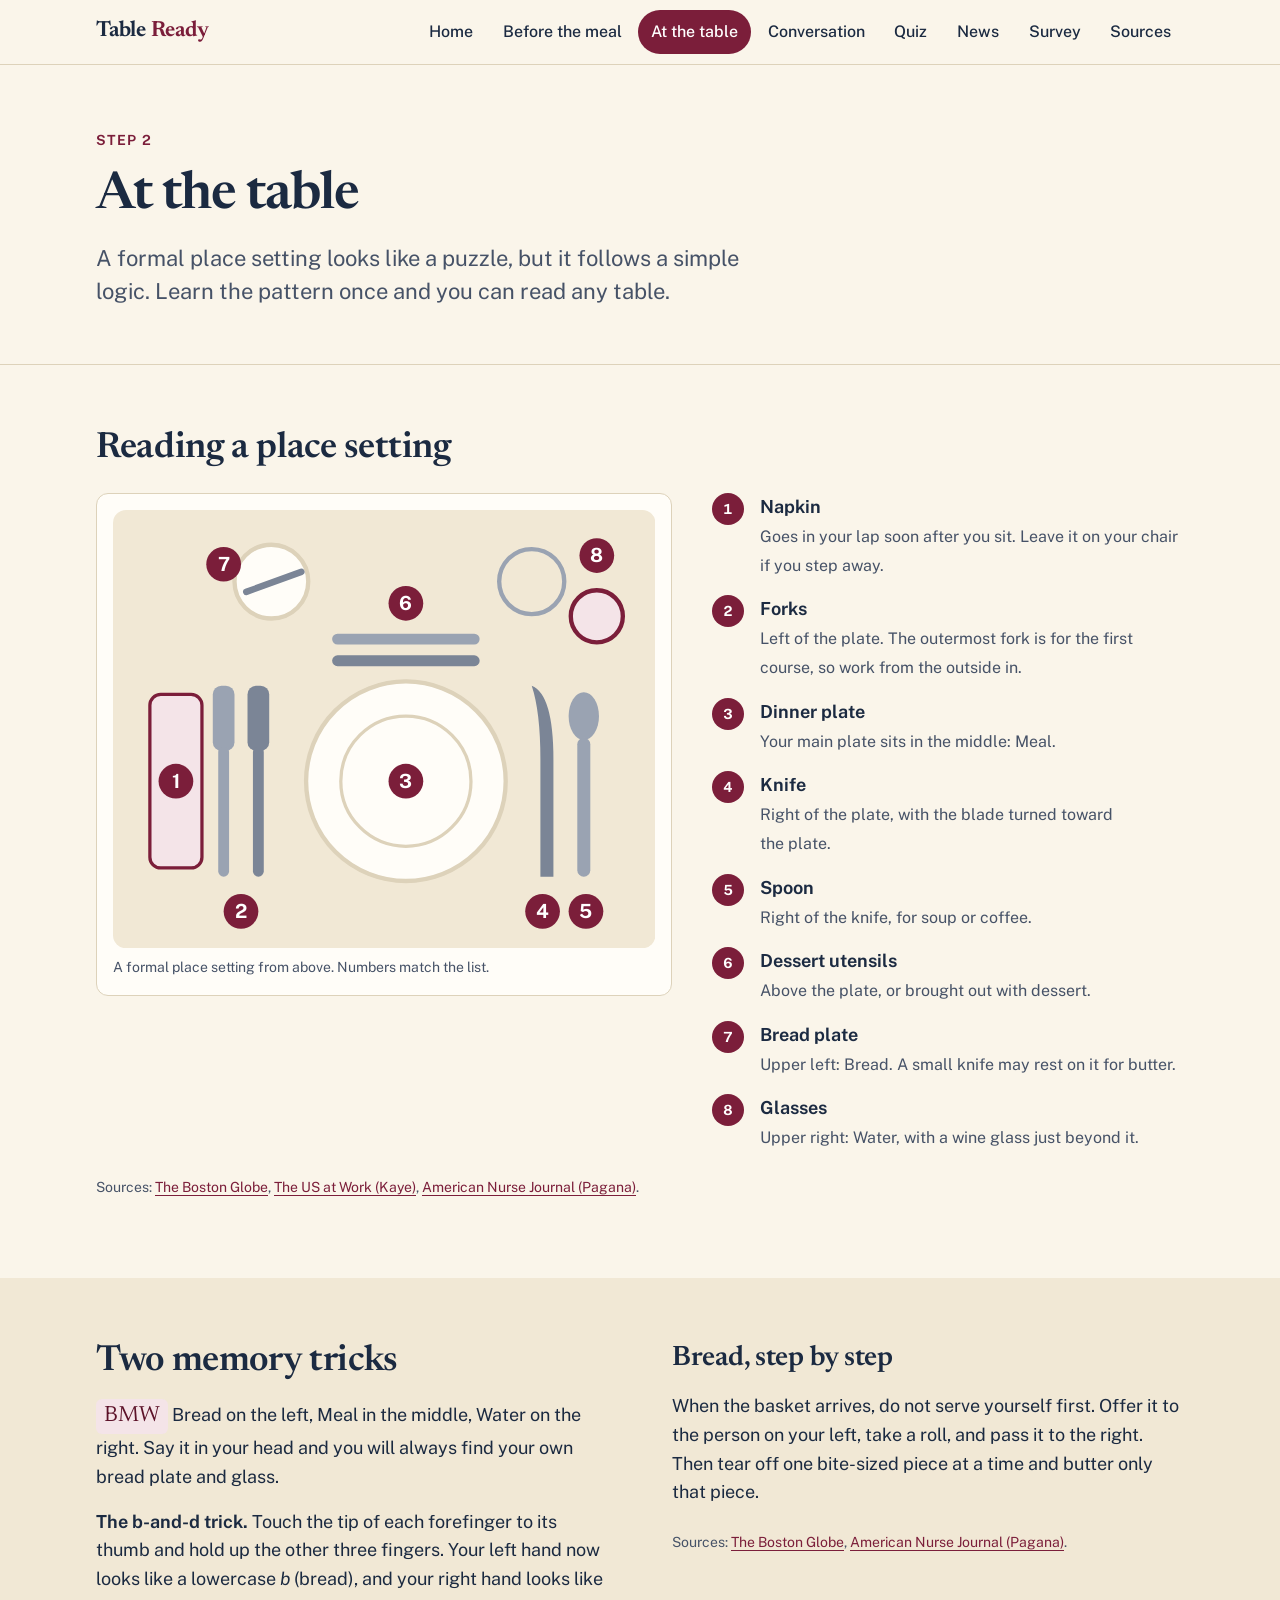
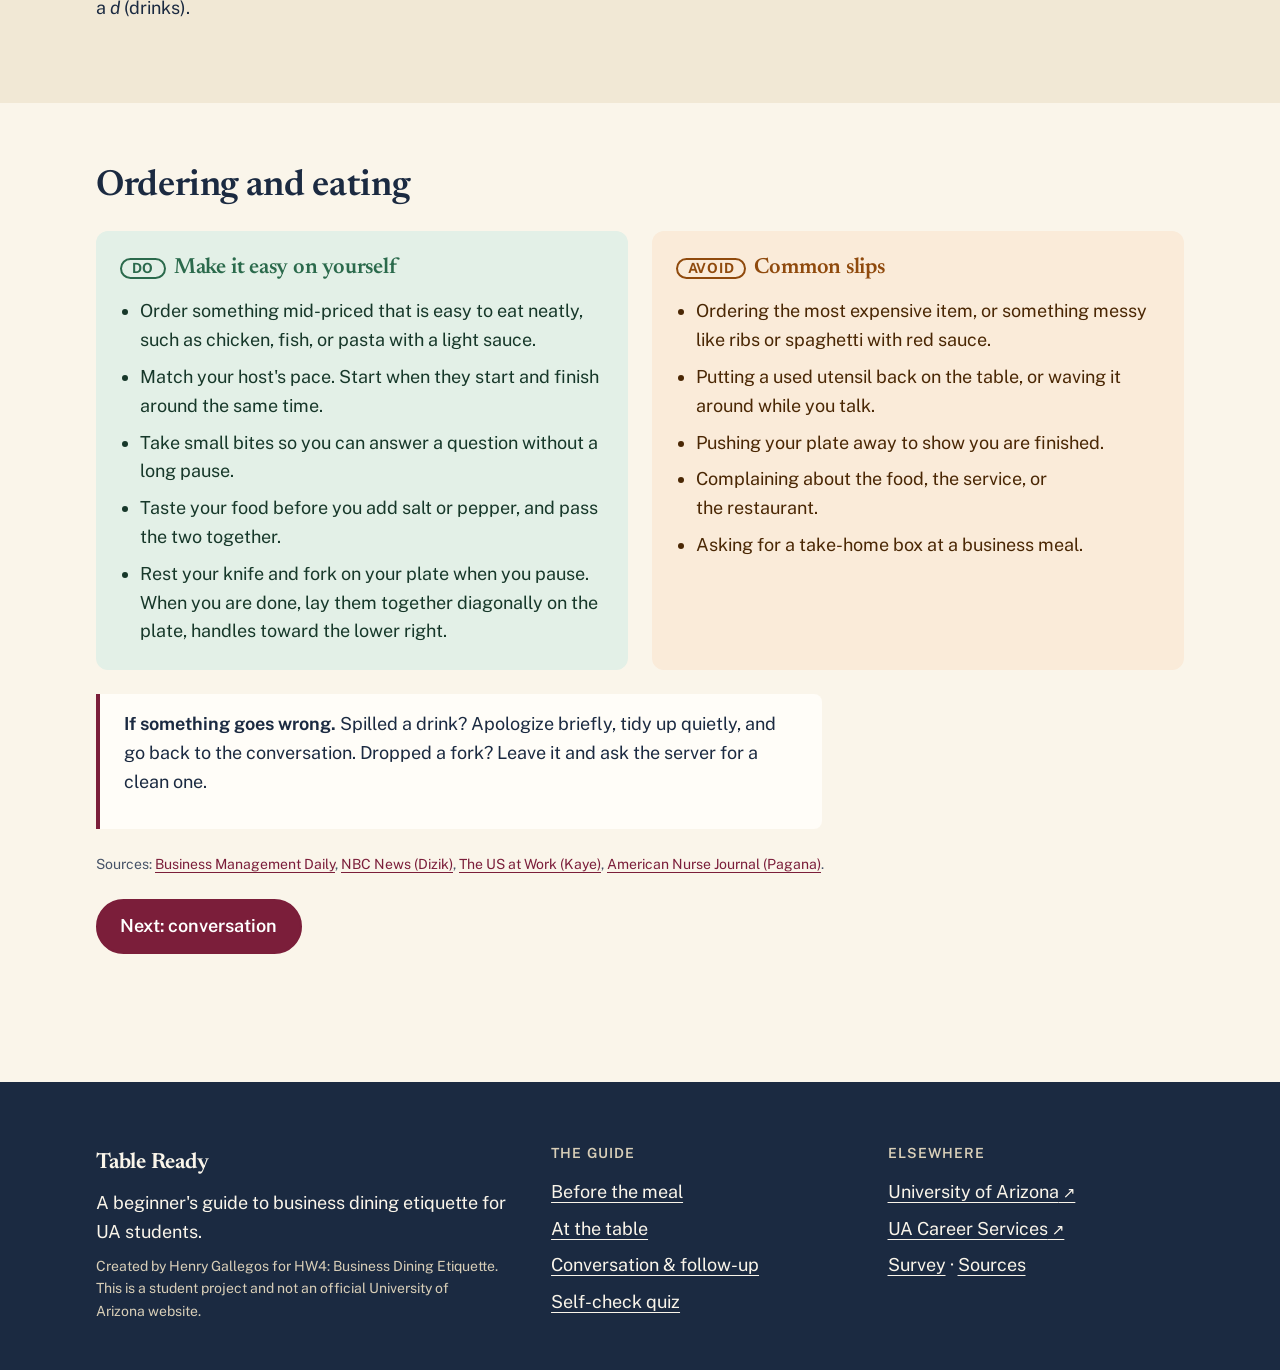
==== at-the-table.html @ bb38cdd9 "Add Table Ready business dining etiquette website Static site for HW4: home, before the meal, at the" ====
<!doctype html>
<html lang="en">
<head>
  <meta charset="utf-8">
  <meta name="viewport" content="width=device-width, initial-scale=1">
  <title>At the table – Table Ready</title>
  <meta name="description" content="How to read a formal place setting, use your napkin and utensils, handle bread, and order and eat neatly at a business meal.">
  <meta name="theme-color" content="#faf5ea">
  <link rel="icon" href="assets/img/favicon.svg" type="image/svg+xml">
  <link rel="preconnect" href="https://fonts.googleapis.com">
  <link rel="preconnect" href="https://fonts.gstatic.com" crossorigin>
  <link rel="stylesheet" href="https://fonts.googleapis.com/css2?family=Newsreader:opsz,wght@6..72,500;6..72,600;6..72,700&family=Public+Sans:wght@400;500;600;700&display=swap">
  <link rel="stylesheet" href="assets/css/styles.css">
</head>
<body>
  <a class="skip-link" href="#main">Skip to content</a>
  <header class="site-header">
    <div class="wrap bar">
      <a class="brand" href="index.html">Table <span>Ready</span></a>
      <button class="nav-toggle" type="button" aria-expanded="true" aria-controls="site-nav">
        <span class="nav-toggle-label">Menu</span>
      </button>
      <nav id="site-nav" class="site-nav" aria-label="Main">
        <ul>
          <li><a href="index.html">Home</a></li>
          <li><a href="before.html">Before the meal</a></li>
          <li><a href="at-the-table.html" aria-current="page">At the table</a></li>
          <li><a href="conversation.html">Conversation</a></li>
          <li><a href="quiz.html">Quiz</a></li>
          <li><a href="news.html">News</a></li>
          <li><a href="survey.html">Survey</a></li>
          <li><a href="references.html">Sources</a></li>
        </ul>
      </nav>
    </div>
  </header>

  <main id="main" tabindex="-1">

    <header class="page-head">
      <div class="wrap">
        <p class="eyebrow">Step 2</p>
        <h1>At the table</h1>
        <p class="lede">A formal place setting looks like a puzzle, but it follows a simple logic. Learn the pattern once and you can read any table.</p>
      </div>
    </header>

    <section class="section" aria-labelledby="setting">
      <div class="wrap">
        <h2 id="setting">Reading a place setting</h2>
        <div class="diagram">
          <figure>
            
<svg viewBox="-135 -125 250 202" role="img" aria-labelledby="dg-t dg-d" xmlns="http://www.w3.org/2000/svg">
  <title id="dg-t">A formal place setting seen from above</title>
  <desc id="dg-d">Numbered diagram: 1 napkin on the far left, 2 salad and dinner forks, 3 dinner plate in the middle, 4 knife, 5 spoon, 6 dessert utensils above the plate, 7 bread plate at upper left, 8 water and wine glasses at upper right. The numbered list beside the diagram explains each item.</desc>
  <rect x="-135" y="-125" width="250" height="202" rx="6" fill="#f1e8d5"/>
  <rect x="-118" y="-40" width="24" height="80" rx="5" fill="#f4e4e8" stroke="#7b1e3a" stroke-width="1.5"/>
  <rect x="-89" y="-44" width="10" height="30" rx="4" fill="#9aa3b2"/><rect x="-86.5" y="-16" width="5" height="60" rx="2.5" fill="#9aa3b2"/>
  <rect x="-73" y="-44" width="10" height="30" rx="4" fill="#7b8596"/><rect x="-70.5" y="-16" width="5" height="60" rx="2.5" fill="#7b8596"/>
  <circle r="46" fill="#fffdf8" stroke="#ddd2ba" stroke-width="2"/>
  <circle r="30" fill="none" stroke="#ddd2ba" stroke-width="1.5"/>
  <path d="M58 -44 q10 4 10 34 v54 h-6 v-54 q0 -22 -4 -34z" fill="#7b8596"/>
  <ellipse cx="82" cy="-30" rx="7" ry="11" fill="#9aa3b2"/><rect x="79" y="-20" width="6" height="64" rx="3" fill="#9aa3b2"/>
  <rect x="-34" y="-68" width="68" height="5" rx="2.5" fill="#9aa3b2"/><rect x="-34" y="-58" width="68" height="5" rx="2.5" fill="#7b8596"/>
  <circle cx="-62" cy="-92" r="17" fill="#fffdf8" stroke="#ddd2ba" stroke-width="2"/>
  <rect x="-76" y="-93" width="30" height="3" rx="1.5" fill="#7b8596" transform="rotate(-20 -62 -92)"/>
  <circle cx="58" cy="-92" r="15" fill="#f1e8d5" stroke="#9aa3b2" stroke-width="2"/>
  <circle cx="88" cy="-76" r="12" fill="#f4e4e8" stroke="#7b1e3a" stroke-width="2"/>
  <g font-family="Public Sans, system-ui, sans-serif" font-size="9" font-weight="700" text-anchor="middle" aria-hidden="true">
    <g><circle cx="-106" cy="0" r="8" fill="#7b1e3a"/><text x="-106" y="0" dy=".35em" fill="#fff">1</text></g>
    <g><circle cx="-76" cy="60" r="8" fill="#7b1e3a"/><text x="-76" y="60" dy=".35em" fill="#fff">2</text></g>
    <g><circle cx="0" cy="0" r="8" fill="#7b1e3a"/><text x="0" y="0" dy=".35em" fill="#fff">3</text></g>
    <g><circle cx="63" cy="60" r="8" fill="#7b1e3a"/><text x="63" y="60" dy=".35em" fill="#fff">4</text></g>
    <g><circle cx="83" cy="60" r="8" fill="#7b1e3a"/><text x="83" y="60" dy=".35em" fill="#fff">5</text></g>
    <g><circle cx="0" cy="-82" r="8" fill="#7b1e3a"/><text x="0" y="-82" dy=".35em" fill="#fff">6</text></g>
    <g><circle cx="-84" cy="-100" r="8" fill="#7b1e3a"/><text x="-84" y="-100" dy=".35em" fill="#fff">7</text></g>
    <g><circle cx="88" cy="-104" r="8" fill="#7b1e3a"/><text x="88" y="-104" dy=".35em" fill="#fff">8</text></g>
  </g>
</svg>

            <figcaption>A formal place setting from above. Numbers match the list.</figcaption>
          </figure>
          <ol class="legend">
            <li><div><strong>Napkin</strong><span>Goes in your lap soon after you sit. Leave it on your chair if you step away.</span></div></li>
            <li><div><strong>Forks</strong><span>Left of the plate. The outermost fork is for the first course, so work from the outside in.</span></div></li>
            <li><div><strong>Dinner plate</strong><span>Your main plate sits in the middle: Meal.</span></div></li>
            <li><div><strong>Knife</strong><span>Right of the plate, with the blade turned toward the plate.</span></div></li>
            <li><div><strong>Spoon</strong><span>Right of the knife, for soup or coffee.</span></div></li>
            <li><div><strong>Dessert utensils</strong><span>Above the plate, or brought out with dessert.</span></div></li>
            <li><div><strong>Bread plate</strong><span>Upper left: Bread. A small knife may rest on it for butter.</span></div></li>
            <li><div><strong>Glasses</strong><span>Upper right: Water, with a wine glass just beyond it.</span></div></li>
          </ol>
        </div>
        <p class="sources-note">Sources: <a href="references.html#ref-3">The Boston Globe</a>, <a href="references.html#ref-4">The US at Work (Kaye)</a>, <a href="references.html#ref-5">American Nurse Journal (Pagana)</a>.</p>
      </div>
    </section>

    <section class="section section--band" aria-labelledby="tricks">
      <div class="wrap split">
        <div class="stack">
          <h2 id="tricks">Two memory tricks</h2>
          <p><span class="mnemonic">BMW</span> Bread on the left, Meal in the middle, Water on the right. Say it in your head and you will always find your own bread plate and glass.</p>
          <p><strong>The b-and-d trick.</strong> Touch the tip of each forefinger to its thumb and hold up the other three fingers. Your left hand now looks like a lowercase <em>b</em> (bread), and your right hand looks like a <em>d</em> (drinks).</p>
        </div>
        <div class="stack">
          <h3>Bread, step by step</h3>
          <p>When the basket arrives, do not serve yourself first. Offer it to the person on your left, take a roll, and pass it to the right. Then tear off one bite-sized piece at a time and butter only that piece.</p>
          <p class="sources-note">Sources: <a href="references.html#ref-3">The Boston Globe</a>, <a href="references.html#ref-5">American Nurse Journal (Pagana)</a>.</p>
        </div>
      </div>
    </section>

    <section class="section" aria-labelledby="eating">
      <div class="wrap">
        <h2 id="eating">Ordering and eating</h2>
        <div class="callouts">
          <div class="callout callout--do">
            <h3><span class="tag">Do</span> Make it easy on yourself</h3>
            <ul>
              <li>Order something mid-priced that is easy to eat neatly, such as chicken, fish, or pasta with a light sauce.</li>
              <li>Match your host's pace. Start when they start and finish around the same time.</li>
              <li>Take small bites so you can answer a question without a long pause.</li>
              <li>Taste your food before you add salt or pepper, and pass the two together.</li>
              <li>Rest your knife and fork on your plate when you pause. When you are done, lay them together diagonally on the plate, handles toward the lower right.</li>
            </ul>
          </div>
          <div class="callout callout--avoid">
            <h3><span class="tag">Avoid</span> Common slips</h3>
            <ul>
              <li>Ordering the most expensive item, or something messy like ribs or spaghetti with red sauce.</li>
              <li>Putting a used utensil back on the table, or waving it around while you talk.</li>
              <li>Pushing your plate away to show you are finished.</li>
              <li>Complaining about the food, the service, or the restaurant.</li>
              <li>Asking for a take-home box at a business meal.</li>
            </ul>
          </div>
        </div>
        <div class="aside-note prose spaced">
          <p><strong>If something goes wrong.</strong> Spilled a drink? Apologize briefly, tidy up quietly, and go back to the conversation. Dropped a fork? Leave it and ask the server for a clean one.</p>
        </div>
        <p class="sources-note">Sources: <a href="references.html#ref-1">Business Management Daily</a>, <a href="references.html#ref-2">NBC News (Dizik)</a>, <a href="references.html#ref-4">The US at Work (Kaye)</a>, <a href="references.html#ref-5">American Nurse Journal (Pagana)</a>.</p>
        <div class="btn-row"><a class="btn" href="conversation.html">Next: conversation</a></div>
      </div>
    </section>

  </main>

  <footer class="site-footer">
    <div class="wrap footer-grid">
      <div>
        <p class="brand">Table Ready</p>
        <p>A beginner's guide to business dining etiquette for UA students.</p>
        <p class="fine">Created by Henry Gallegos for HW4: Business Dining Etiquette. This is a student project and not an official University of Arizona website.</p>
      </div>
      <div>
        <h2>The guide</h2>
        <ul>
          <li><a href="before.html">Before the meal</a></li>
          <li><a href="at-the-table.html">At the table</a></li>
          <li><a href="conversation.html">Conversation &amp; follow-up</a></li>
          <li><a href="quiz.html">Self-check quiz</a></li>
        </ul>
      </div>
      <div>
        <h2>Elsewhere</h2>
        <ul>
          <li><a href="https://www.arizona.edu" target="_blank" rel="noopener noreferrer" class="ext">University of Arizona<span class="visually-hidden"> (opens in a new tab)</span></a></li>
          <li><a href="https://career.arizona.edu" target="_blank" rel="noopener noreferrer" class="ext">UA Career Services<span class="visually-hidden"> (opens in a new tab)</span></a></li>
          <li><a href="survey.html">Survey</a> &middot; <a href="references.html">Sources</a></li>
        </ul>
      </div>
    </div>
  </footer>
  <script src="assets/js/nav.js" defer></script>

</body>
</html>
---- assets/css/styles.css ----
/* Table Ready — Business Dining Etiquette
   Design tokens first, then base, layout, components. */

:root {
  /* Neutrals (warm paper + navy ink) */
  --paper: #faf5ea;
  --paper-2: #f1e8d5;
  --card: #fffdf8;
  --line: #ddd2ba;
  --ink: #1b2a41;
  --ink-2: #465267;

  /* Accent (burgundy) */
  --accent: #7b1e3a;
  --accent-hover: #5c1229;
  --accent-tint: #f4e4e8;

  /* Status: do / avoid */
  --good: #2b6a4c;
  --good-tint: #e3f0e7;
  --avoid: #8f4a0d;
  --avoid-tint: #faebd9;

  /* Type */
  --font-display: "Newsreader", Georgia, "Times New Roman", serif;
  --font-body: "Public Sans", system-ui, -apple-system, "Segoe UI", Roboto, sans-serif;
  --step--1: 0.875rem;
  --step-0: 1.125rem;
  --step-1: 1.375rem;
  --step-2: 1.75rem;
  --step-3: 2.25rem;
  --step-4: clamp(2.5rem, 1.6rem + 3.6vw, 3.875rem);

  /* Space */
  --s-1: 0.25rem;
  --s-2: 0.5rem;
  --s-3: 1rem;
  --s-4: 1.5rem;
  --s-5: 2.5rem;
  --s-6: 4rem;
  --s-7: 6rem;

  --radius: 12px;
  --radius-sm: 8px;
  --measure: 66ch;
  --wrap: 72rem;
  color-scheme: light;
}

/* ---------- Base ---------- */
*, *::before, *::after { box-sizing: border-box; }
html { -webkit-text-size-adjust: 100%; scroll-padding-top: 5.5rem; }
body {
  margin: 0;
  background: var(--paper);
  color: var(--ink);
  font-family: var(--font-body);
  font-size: var(--step-0);
  line-height: 1.6;
  -webkit-font-smoothing: antialiased;
  -moz-osx-font-smoothing: grayscale;
}
img, svg { max-width: 100%; height: auto; display: block; }
h1, h2, h3 {
  font-family: var(--font-display);
  font-weight: 600;
  line-height: 1.12;
  letter-spacing: -0.01em;
  margin: 0 0 var(--s-3);
  text-wrap: balance;
}
h1 { font-size: var(--step-4); letter-spacing: -0.02em; }
h2 { font-size: var(--step-3); }
h3 { font-size: var(--step-2); line-height: 1.2; }
p, li { text-wrap: pretty; }
p { margin: 0 0 var(--s-3); }
a { color: var(--accent); text-underline-offset: 0.2em; text-decoration-thickness: from-font; }
a:hover { color: var(--accent-hover); }
:focus-visible { outline: 3px solid var(--accent); outline-offset: 3px; border-radius: 4px; }
::selection { background: var(--accent); color: var(--paper); }
strong { font-weight: 650; }
abbr[title] { text-decoration: underline dotted; text-underline-offset: 0.2em; cursor: help; }

.visually-hidden { position: absolute; width: 1px; height: 1px; margin: -1px; padding: 0; overflow: hidden; clip-path: inset(50%); white-space: nowrap; border: 0; }
a.ext::after { content: " \2197" / ""; font-size: 0.85em; }

.skip-link {
  position: absolute; left: var(--s-3); top: -4rem; z-index: 100;
  background: var(--ink); color: var(--paper); padding: var(--s-2) var(--s-3);
  border-radius: var(--radius-sm); font-weight: 600;
}
.skip-link:focus { top: var(--s-3); color: var(--paper); }

/* ---------- Layout ---------- */
.wrap { width: 100%; max-width: var(--wrap); margin-inline: auto; padding-inline: clamp(1rem, 4vw, 2rem); }
.prose { max-width: var(--measure); }
.section { padding-block: var(--s-6); }
.section--band { background: var(--paper-2); }
.section > .wrap > h2 { margin-bottom: var(--s-4); }
.eyebrow {
  font-size: var(--step--1); font-weight: 650; letter-spacing: 0.08em; text-transform: uppercase;
  color: var(--accent); margin: 0 0 var(--s-3);
}
.lede { font-size: var(--step-1); line-height: 1.5; color: var(--ink-2); max-width: 52ch; }

/* ---------- Header / nav ---------- */
.site-header {
  position: sticky; top: 0; z-index: 50;
  background: color-mix(in srgb, var(--paper) 94%, transparent);
  backdrop-filter: blur(8px);
  border-bottom: 1px solid var(--line);
}
.bar { display: flex; align-items: center; justify-content: space-between; gap: var(--s-4); min-height: 4rem; }
.brand {
  font-family: var(--font-display); font-weight: 650; font-size: var(--step-1);
  color: var(--ink); text-decoration: none; letter-spacing: -0.01em; white-space: nowrap;
}
.brand span { color: var(--accent); }
.site-nav ul { list-style: none; margin: 0; padding: 0; display: flex; gap: var(--s-1); flex-wrap: wrap; }
.site-nav a {
  display: block; padding: 0.55rem 0.8rem; border-radius: 999px;
  font-size: 1rem; font-weight: 500; color: var(--ink); text-decoration: none;
}
.site-nav a[aria-current="page"] { background: var(--accent); color: #fff; }
.nav-toggle {
  display: none; align-items: center; gap: var(--s-2);
  min-height: 44px; padding: 0 var(--s-3);
  font: inherit; font-weight: 600; color: var(--ink);
  background: var(--card); border: 1px solid var(--line); border-radius: 999px; cursor: pointer;
}
@media (hover: hover) {
  .site-nav a:not([aria-current]):hover { background: var(--paper-2); color: var(--ink); }
}
@media (max-width: 62rem) {
  .js .nav-toggle { display: inline-flex; }
  .js .site-nav {
    position: absolute; inset-inline: 0; top: 100%;
    background: var(--paper); border-bottom: 1px solid var(--line);
    padding: var(--s-3) clamp(1rem, 4vw, 2rem) var(--s-4);
  }
  .js .site-nav[hidden] { display: none; }
  .js .site-nav ul { flex-direction: column; }
  .js .site-nav a { padding: 0.8rem var(--s-3); border-radius: var(--radius-sm); min-height: 44px; }
}

/* ---------- Buttons ---------- */
.btn {
  display: inline-flex; align-items: center; justify-content: center; gap: var(--s-2);
  min-height: 48px; padding: 0.7rem 1.4rem; border-radius: 999px;
  font: inherit; font-weight: 600; text-decoration: none; cursor: pointer;
  border: 2px solid var(--accent); background: var(--accent); color: #fff;
}
.btn--ghost { background: transparent; color: var(--accent); }
@media (hover: hover) {
  .btn:hover { background: var(--accent-hover); border-color: var(--accent-hover); color: #fff; }
  .btn--ghost:hover { background: var(--accent-tint); color: var(--accent-hover); border-color: var(--accent-hover); }
}
.btn--sm { min-height: 44px; padding: 0.4rem 1rem; }
.btn-row { display: flex; flex-wrap: wrap; gap: var(--s-3); margin-top: var(--s-4); }

/* ---------- Hero ---------- */
.hero { padding-block: var(--s-6) var(--s-6); }
.hero-grid { display: grid; gap: var(--s-5); align-items: center; }
@media (min-width: 52rem) { .hero-grid { grid-template-columns: 1.1fr 0.9fr; gap: var(--s-6); } }
.hero h1 { max-width: 14ch; }
.hero-art { width: 100%; max-width: 30rem; margin-inline: auto; }

/* ---------- Page header (inner pages) ---------- */
.page-head { padding-block: var(--s-6) var(--s-5); border-bottom: 1px solid var(--line); }
.page-head h1 { font-size: clamp(2.25rem, 1.5rem + 3vw, 3.25rem); max-width: 20ch; }

/* ---------- Cards ---------- */
.card-grid { display: grid; gap: var(--s-4); }
@media (min-width: 48rem) { .card-grid { grid-template-columns: repeat(3, 1fr); } }
.card {
  display: flex; flex-direction: column; gap: var(--s-2);
  background: var(--card); border: 1px solid var(--line); border-radius: var(--radius);
  padding: var(--s-4); color: var(--ink); text-decoration: none;
}
.card .num { font-family: var(--font-display); font-size: var(--step-2); color: var(--accent); line-height: 1; }
.card h3 { font-size: var(--step-1); margin: 0; }
.card p { color: var(--ink-2); margin: 0; flex: 1; }
.card .more { font-weight: 600; color: var(--accent); margin-top: var(--s-2); }
.card:focus-visible { outline-offset: 4px; border-radius: var(--radius); }
@media (hover: hover) {
  .card { transition: border-color 0.2s ease; }
  .card:hover { border-color: var(--accent); color: var(--ink); }
}

/* ---------- Content blocks ---------- */
.stack > * + * { margin-top: var(--s-3); }
.split { display: grid; gap: var(--s-5); }
@media (min-width: 52rem) { .split { grid-template-columns: 1fr 1fr; gap: var(--s-6); } .split--wide { grid-template-columns: 1.2fr 0.8fr; } }

.topics { display: grid; gap: var(--s-5); }
.topic { display: grid; gap: var(--s-3); padding-top: var(--s-5); border-top: 1px solid var(--line); }
.topic:first-child { border-top: 0; padding-top: 0; }
@media (min-width: 52rem) { .topic { grid-template-columns: 16rem 1fr; gap: var(--s-6); } }
.topic h2 { font-size: var(--step-2); margin: 0; }
.topic p:last-child { margin-bottom: 0; }

.checklist { list-style: none; margin: 0; padding: 0; display: grid; gap: var(--s-3); }
.checklist li { position: relative; padding-inline-start: 2rem; }
.checklist li::before {
  content: ""; position: absolute; inset-inline-start: 0; top: 0.5em;
  width: 0.9rem; height: 0.9rem; border-radius: 50%; background: var(--accent);
}

.callouts { display: grid; gap: var(--s-4); }
@media (min-width: 48rem) { .callouts { grid-template-columns: 1fr 1fr; } }
.callout { border-radius: var(--radius); padding: var(--s-4); }
.callout h3 { font-size: var(--step-1); margin-bottom: var(--s-3); display: flex; align-items: center; gap: var(--s-2); }
.callout ul { margin: 0; padding-inline-start: 1.25rem; display: grid; gap: var(--s-2); }
.callout--do { background: var(--good-tint); color: #17382a; }
.callout--do h3 { color: var(--good); }
.callout--avoid { background: var(--avoid-tint); color: #4a2704; }
.callout--avoid h3 { color: var(--avoid); }
.callout .tag {
  font-family: var(--font-body); font-size: var(--step--1); font-weight: 700;
  letter-spacing: 0.06em; text-transform: uppercase;
  border: 2px solid currentColor; border-radius: 999px; padding: 0 0.6rem;
}

.rules { list-style: none; margin: 0; padding: 0; counter-reset: rule; display: grid; gap: var(--s-4); }
@media (min-width: 48rem) { .rules { grid-template-columns: 1fr 1fr; column-gap: var(--s-6); } }
.rules li { counter-increment: rule; display: grid; grid-template-columns: 3rem 1fr; gap: var(--s-3); align-items: start; }
.rules li::before {
  content: counter(rule); font-family: var(--font-display); font-size: var(--step-3);
  line-height: 1; color: var(--accent); font-variant-numeric: lining-nums;
}
.rules strong { display: block; font-size: var(--step-0); }
.rules span { color: var(--ink-2); }

.aside-note {
  border-inline-start: 4px solid var(--accent); background: var(--card);
  padding: var(--s-3) var(--s-4); border-radius: 0 var(--radius-sm) var(--radius-sm) 0;
}
.spaced { margin-top: var(--s-4); }
figure.plain { margin: 0; }
.sources-note { font-size: var(--step--1); color: var(--ink-2); margin-top: var(--s-4); }

/* ---------- Video ---------- */
.video-frame {
  position: relative; aspect-ratio: 16 / 9; width: 100%;
  background: var(--ink); border-radius: var(--radius); overflow: hidden;
  border: 1px solid var(--line);
}
.video-frame iframe { position: absolute; inset: 0; width: 100%; height: 100%; border: 0; }
.figcaption, figcaption { font-size: var(--step--1); color: var(--ink-2); margin-top: var(--s-2); }

/* ---------- Table-setting diagram ---------- */
.diagram { display: grid; gap: var(--s-5); align-items: start; }
@media (min-width: 56rem) { .diagram { grid-template-columns: 1.1fr 0.9fr; } }
.diagram figure { margin: 0; background: var(--card); border: 1px solid var(--line); border-radius: var(--radius); padding: var(--s-3); }
.legend { list-style: none; margin: 0; padding: 0; display: grid; gap: var(--s-3); counter-reset: key; }
.legend li { display: grid; grid-template-columns: 2rem 1fr; gap: var(--s-3); align-items: start; counter-increment: key; }
.legend li::before {
  content: counter(key); display: grid; place-items: center;
  width: 2rem; height: 2rem; border-radius: 50%;
  background: var(--accent); color: #fff; font-weight: 700; font-size: var(--step--1);
  font-variant-numeric: tabular-nums;
}
.legend strong { display: block; }
.legend span { color: var(--ink-2); font-size: 1rem; }
.mnemonic {
  display: inline-block; font-family: var(--font-display); font-size: var(--step-1);
  background: var(--accent-tint); color: var(--accent-hover); padding: 0 0.5rem; border-radius: 6px;
}

/* ---------- Quiz ---------- */
.quiz { display: grid; gap: var(--s-4); max-width: 48rem; }
.quiz-status {
  position: sticky; top: 4.5rem; z-index: 10;
  display: flex; flex-wrap: wrap; align-items: center; justify-content: space-between; gap: var(--s-3);
  background: var(--card); border: 1px solid var(--line); border-radius: var(--radius);
  padding: var(--s-3) var(--s-4); font-variant-numeric: tabular-nums;
}
.progress { flex: 1 1 10rem; height: 8px; background: var(--paper-2); border-radius: 999px; overflow: hidden; }
.progress > span { display: block; height: 100%; width: 0; background: var(--accent); border-radius: 999px; }
.q { background: var(--card); border: 1px solid var(--line); border-radius: var(--radius); padding: var(--s-4); margin: 0; min-width: 0; }
.q legend { float: inline-start; width: 100%; padding: 0; font-family: var(--font-display); font-size: var(--step-1); font-weight: 600; line-height: 1.25; margin-bottom: var(--s-3); }
.q legend small { display: block; font-family: var(--font-body); font-size: var(--step--1); font-weight: 650; letter-spacing: 0.06em; text-transform: uppercase; color: var(--accent); margin-bottom: var(--s-1); }
.opts { display: grid; gap: var(--s-2); clear: both; }
.opt { position: relative; }
.opt input { position: absolute; opacity: 0; inset: 0; width: 100%; height: 100%; margin: 0; cursor: pointer; }
.opt label {
  display: flex; align-items: flex-start; gap: var(--s-3);
  min-height: 48px; padding: 0.75rem var(--s-3);
  border: 2px solid var(--line); border-radius: var(--radius-sm); background: var(--paper);
  cursor: pointer;
}
.opt label::before {
  content: ""; flex: none; width: 1.1rem; height: 1.1rem; margin-top: 0.25rem;
  border: 2px solid var(--ink-2); border-radius: 50%;
}
.opt input:focus-visible + label { outline: 3px solid var(--accent); outline-offset: 3px; }
.opt input:checked + label { border-color: var(--accent); }
.opt input:checked + label::before { background: var(--accent); border-color: var(--accent); box-shadow: inset 0 0 0 3px var(--paper); }
.q.is-answered .opt input { cursor: default; }
.q.is-answered .opt label { cursor: default; }
.opt.is-correct label { border-color: var(--good); background: var(--good-tint); color: #17382a; }
.opt.is-correct label::before { border-color: var(--good); background: var(--good); box-shadow: inset 0 0 0 3px var(--good-tint); }
.opt.is-wrong label { border-color: var(--avoid); background: var(--avoid-tint); color: #4a2704; }
.opt.is-wrong label::before { border-color: var(--avoid); background: var(--avoid); box-shadow: inset 0 0 0 3px var(--avoid-tint); }
@media (hover: hover) { .q:not(.is-answered) .opt label:hover { border-color: var(--accent); } }
.feedback { margin-top: var(--s-3); min-height: 0; }
.feedback:empty { display: none; }
.feedback p { margin: 0; padding: var(--s-3) var(--s-4); border-radius: var(--radius-sm); background: var(--paper-2); }
.feedback .verdict { font-weight: 700; }
.feedback .verdict.good { color: var(--good); }
.feedback .verdict.avoid { color: var(--avoid); }
.result { background: var(--ink); color: var(--paper); border-radius: var(--radius); padding: var(--s-5); }
.result[hidden] { display: none; }
.result h2 { color: var(--paper); margin-bottom: var(--s-2); }
.result p { max-width: 52ch; }
.result .btn { background: var(--paper); color: var(--ink); border-color: var(--paper); }
.result .btn:focus-visible { outline-color: var(--paper); }
.result .btn--ghost { background: transparent; color: var(--paper); border-color: var(--paper); }
@media (hover: hover) { .result .btn:hover, .result .btn--ghost:hover { background: var(--accent-tint); color: var(--ink); border-color: var(--accent-tint); } }

/* ---------- News ---------- */
.posts { display: grid; gap: var(--s-4); max-width: 48rem; }
.post { background: var(--card); border: 1px solid var(--line); border-radius: var(--radius); padding: var(--s-4) var(--s-4) var(--s-3); }
.post time { font-size: var(--step--1); font-weight: 650; letter-spacing: 0.06em; text-transform: uppercase; color: var(--accent); }
.post h2 { font-size: var(--step-2); margin: var(--s-1) 0 var(--s-2); }
.post p:last-child { margin-bottom: 0; }
.label {
  display: inline-block; font-size: var(--step--1); font-weight: 650; padding: 0 0.6rem;
  border-radius: 999px; background: var(--accent-tint); color: var(--accent-hover); margin-inline-start: var(--s-2);
}

/* ---------- Survey ---------- */
.survey { margin: 0; padding: 0; list-style: none; counter-reset: sq; display: grid; gap: var(--s-4); max-width: 48rem; }
.survey > li { counter-increment: sq; background: var(--card); border: 1px solid var(--line); border-radius: var(--radius); padding: var(--s-4); }
.survey > li::before {
  content: "Question " counter(sq); display: block; margin-bottom: var(--s-2);
  font-size: var(--step--1); font-weight: 650; letter-spacing: 0.06em; text-transform: uppercase; color: var(--accent);
  font-variant-numeric: tabular-nums;
}
.survey .q-text { font-family: var(--font-display); font-size: var(--step-1); line-height: 1.3; margin: 0 0 var(--s-2); }
.survey .scale, .survey .choices { margin: var(--s-2) 0 0; padding-inline-start: 1.25rem; color: var(--ink-2); font-size: 1rem; }
.survey .type { font-size: var(--step--1); color: var(--ink-2); margin: 0; }

/* ---------- References ---------- */
.refs { list-style: none; margin: 0; padding: 0; display: grid; gap: var(--s-4); max-width: var(--measure); }
.refs li { padding-inline-start: 2.5rem; text-indent: -2.5rem; }
.refs li > * { text-indent: 0; }
.refs .ref-no { display: inline-block; width: 2.5rem; text-indent: 0; font-weight: 700; color: var(--accent); }
.refs a { overflow-wrap: anywhere; }

/* ---------- Footer ---------- */
.site-footer { background: var(--ink); color: var(--paper); padding-block: var(--s-6) var(--s-5); margin-top: var(--s-6); }
.site-footer a { color: var(--paper); }
.site-footer .brand { color: var(--paper); display: block; margin-bottom: var(--s-2); }
.site-footer :focus-visible { outline-color: var(--paper); }
.footer-grid { display: grid; gap: var(--s-5); }
@media (min-width: 48rem) { .footer-grid { grid-template-columns: 1.4fr 1fr 1fr; } }
.site-footer h2 { font-family: var(--font-body); font-size: var(--step--1); letter-spacing: 0.08em; text-transform: uppercase; color: #d9cfb8; margin-bottom: var(--s-3); }
.site-footer ul { list-style: none; margin: 0; padding: 0; display: grid; gap: var(--s-2); }
.site-footer p { margin: 0 0 var(--s-2); }
.fine { font-size: var(--step--1); color: #d9cfb8; }
.fine a { color: #d9cfb8; }

/* ---------- Motion (opt-in) ---------- */
@media (prefers-reduced-motion: no-preference) {
  .feedback p { animation: rise 0.25s ease-out; }
  .progress > span { transition: width 0.3s ease; }
  .card { transition: border-color 0.2s ease, transform 0.2s ease; }
  @media (hover: hover) { .card:hover { transform: translateY(-3px); } }
  @keyframes rise { from { opacity: 0; transform: translateY(4px); } to { opacity: 1; transform: none; } }
}
@media print {
  .site-header, .nav-toggle, .skip-link, .video-frame { display: none; }
  body { background: #fff; font-size: 12pt; }
}
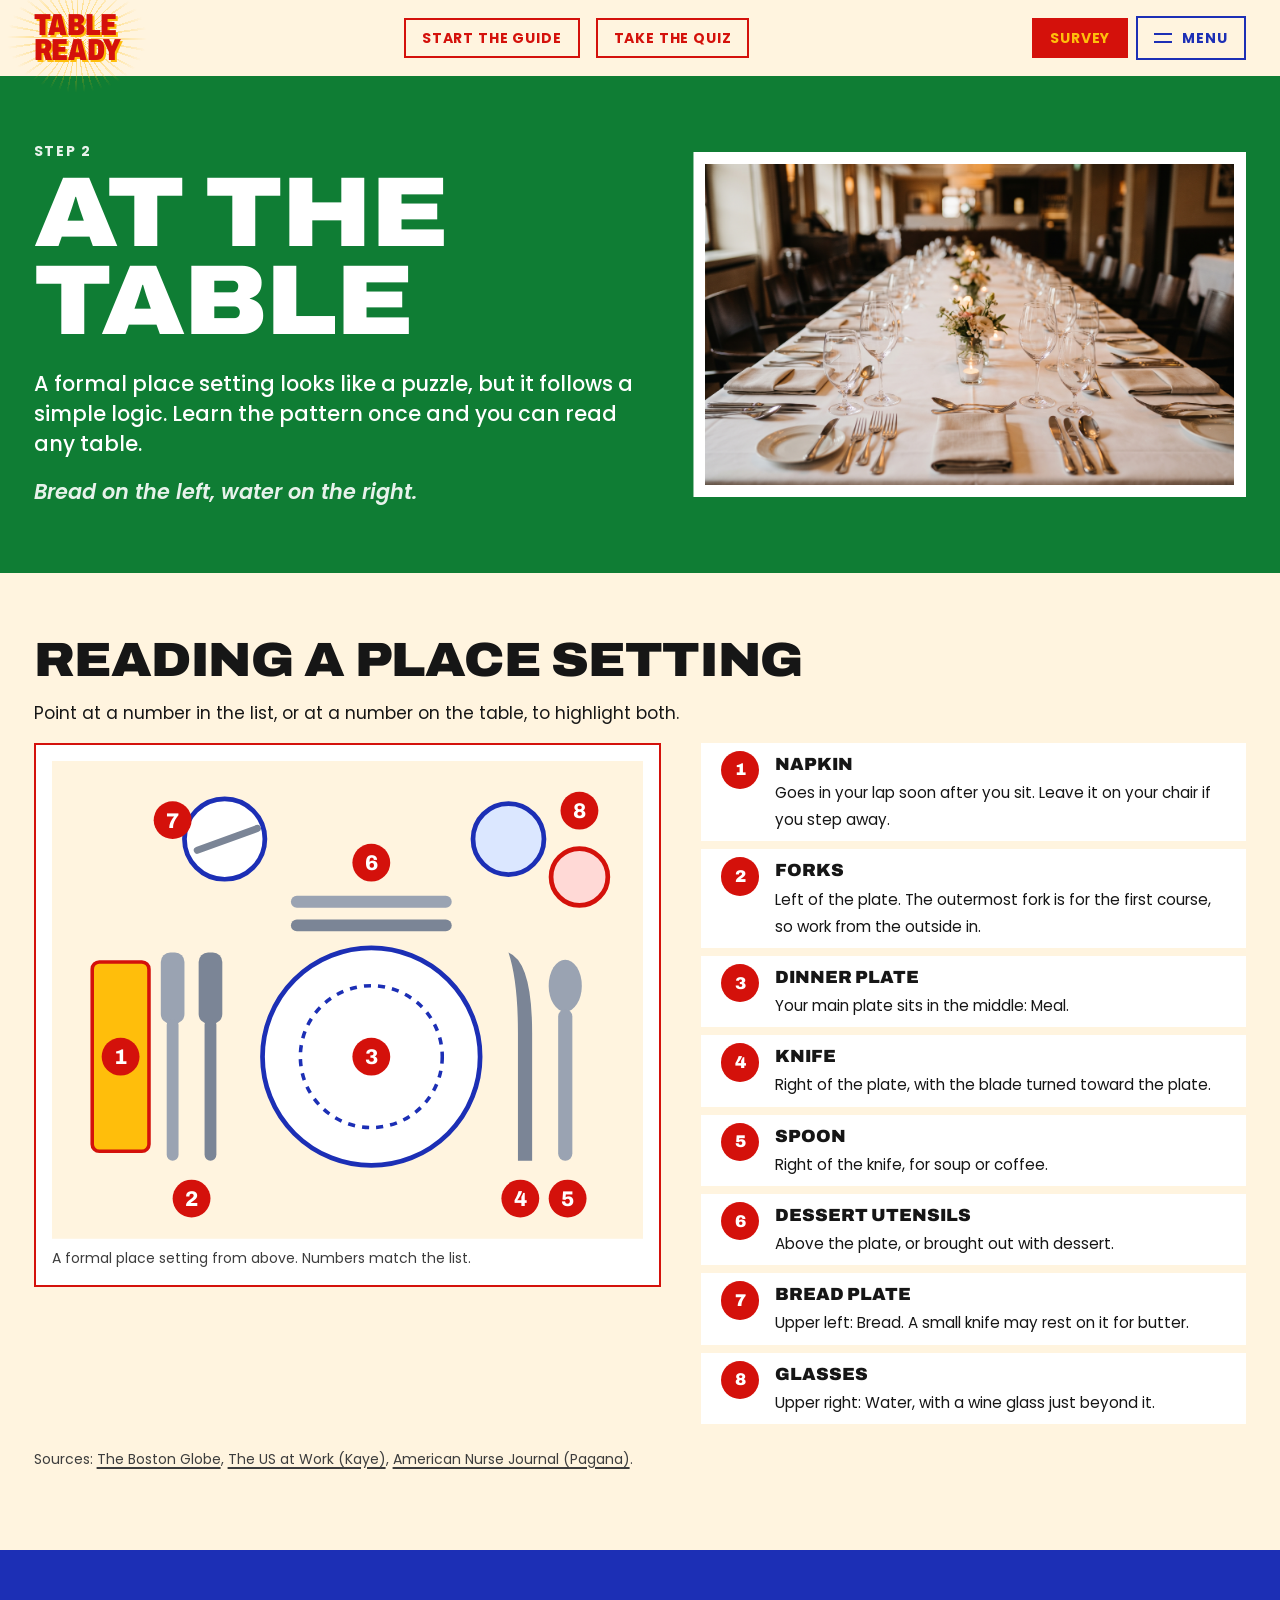
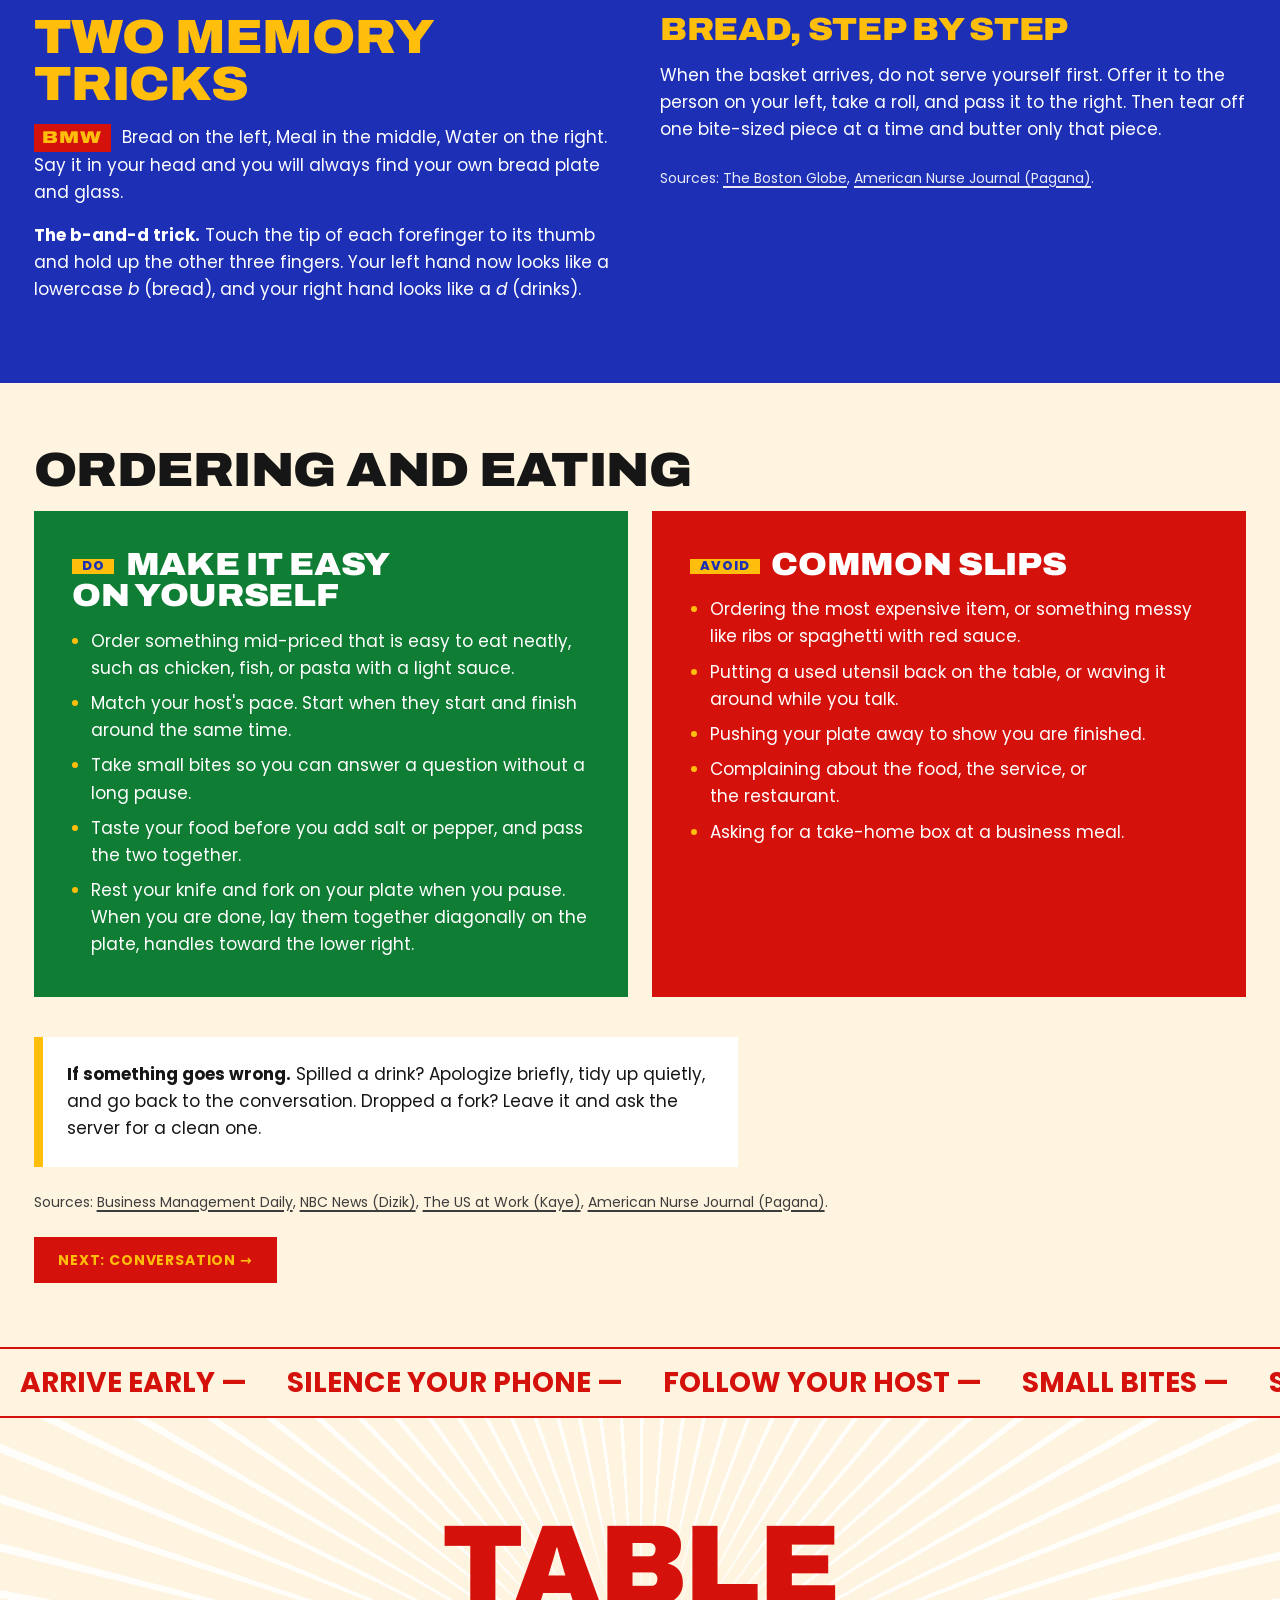
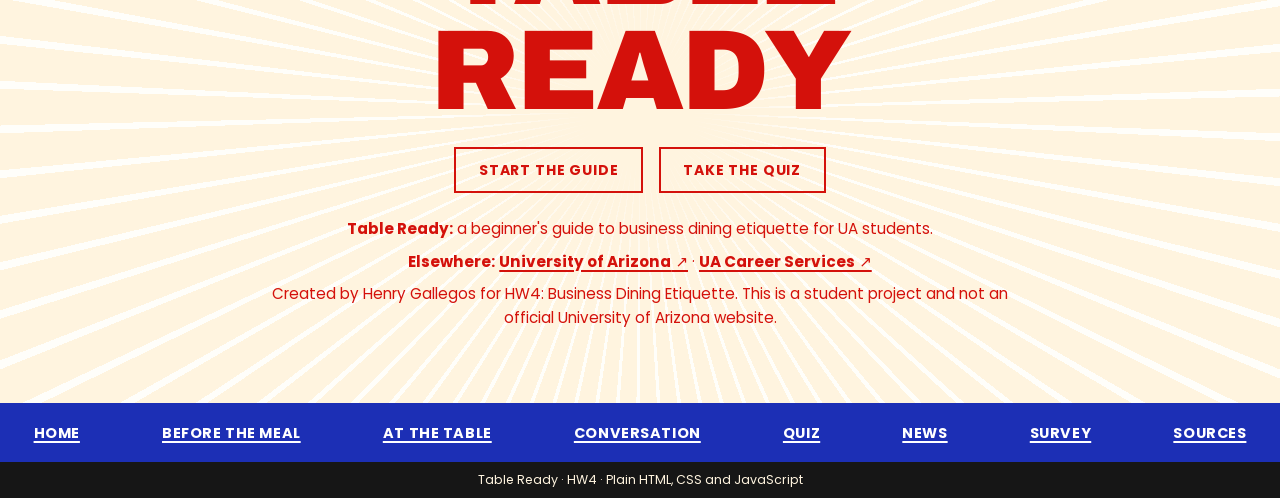
==== commit 4bb0ae26: "feat/newDesign" ====
--- a/at-the-table.html
+++ b/at-the-table.html
@@ -5,83 +5,95 @@
   <meta name="viewport" content="width=device-width, initial-scale=1">
   <title>At the table – Table Ready</title>
   <meta name="description" content="How to read a formal place setting, use your napkin and utensils, handle bread, and order and eat neatly at a business meal.">
-  <meta name="theme-color" content="#faf5ea">
+  <meta name="theme-color" content="#fff4df">
   <link rel="icon" href="assets/img/favicon.svg" type="image/svg+xml">
+  <script>(function(d){d.classList.add("js");try{if(!sessionStorage.getItem("tr-loaded")&&!matchMedia("(prefers-reduced-motion: reduce)").matches)d.classList.add("show-loader")}catch(e){}})(document.documentElement);</script>
   <link rel="preconnect" href="https://fonts.googleapis.com">
   <link rel="preconnect" href="https://fonts.gstatic.com" crossorigin>
-  <link rel="stylesheet" href="https://fonts.googleapis.com/css2?family=Newsreader:opsz,wght@6..72,500;6..72,600;6..72,700&family=Public+Sans:wght@400;500;600;700&display=swap">
+  <link rel="stylesheet" href="https://fonts.googleapis.com/css2?family=Archivo:wdth,wght@62..125,500..900&family=Poppins:ital,wght@0,400;0,500;0,600;0,700;0,800;1,600;1,700&display=swap">
   <link rel="stylesheet" href="assets/css/styles.css">
 </head>
 <body>
   <a class="skip-link" href="#main">Skip to content</a>
+  <div class="loader" aria-hidden="true"><span class="brand">Table <span>Ready</span></span></div>
   <header class="site-header">
     <div class="wrap bar">
       <a class="brand" href="index.html">Table <span>Ready</span></a>
-      <button class="nav-toggle" type="button" aria-expanded="true" aria-controls="site-nav">
-        <span class="nav-toggle-label">Menu</span>
-      </button>
-      <nav id="site-nav" class="site-nav" aria-label="Main">
-        <ul>
-          <li><a href="index.html">Home</a></li>
-          <li><a href="before.html">Before the meal</a></li>
-          <li><a href="at-the-table.html" aria-current="page">At the table</a></li>
-          <li><a href="conversation.html">Conversation</a></li>
-          <li><a href="quiz.html">Quiz</a></li>
-          <li><a href="news.html">News</a></li>
-          <li><a href="survey.html">Survey</a></li>
-          <li><a href="references.html">Sources</a></li>
-        </ul>
-      </nav>
+      <div class="header-cta">
+        <a class="btn-outline btn--sm" href="before.html">Start the guide</a>
+        <a class="btn-outline btn--sm" href="quiz.html">Take the quiz</a>
+      </div>
+      <div class="header-right">
+        <a class="btn btn--sm" href="survey.html">Survey</a>
+        <button class="nav-toggle" type="button" aria-expanded="false" aria-controls="site-nav">
+          <span class="bars" aria-hidden="true"></span><span class="nav-toggle-label">Menu</span>
+        </button>
+      </div>
     </div>
+    <nav id="site-nav" class="site-nav" aria-label="Main">
+      <ul>
+          <li><a href="index.html"><span>Home</span><small aria-hidden="true">Start here</small></a></li>
+          <li><a href="before.html"><span>Before the meal</span><small aria-hidden="true">Prep &amp; arrival</small></a></li>
+          <li><a href="at-the-table.html" aria-current="page"><span>At the table</span><small aria-hidden="true">Place settings</small></a></li>
+          <li><a href="conversation.html"><span>Conversation</span><small aria-hidden="true">Small talk &amp; the bill</small></a></li>
+          <li><a href="quiz.html"><span>Quiz</span><small aria-hidden="true">Test yourself</small></a></li>
+          <li><a href="news.html"><span>News</span><small aria-hidden="true">Latest tips</small></a></li>
+          <li><a href="survey.html"><span>Survey</span><small aria-hidden="true">Tell us</small></a></li>
+          <li><a href="references.html"><span>Sources</span><small aria-hidden="true">What we read</small></a></li>
+      </ul>
+    </nav>
   </header>
 
   <main id="main" tabindex="-1">
 
-    <header class="page-head">
+    <header class="poster-head poster-head--green">
       <div class="wrap">
-        <p class="eyebrow">Step 2</p>
-        <h1>At the table</h1>
-        <p class="lede">A formal place setting looks like a puzzle, but it follows a simple logic. Learn the pattern once and you can read any table.</p>
+        <div>
+          <p class="eyebrow">Step 2</p>
+          <h1>At the table</h1>
+          <p class="lede">A formal place setting looks like a puzzle, but it follows a simple logic. Learn the pattern once and you can read any table.</p>
+          <p class="deco" aria-hidden="true">Bread on the left, water on the right.</p>
+        </div>
+        <figure class="ph reveal-clip" data-file="head-table.jpg" data-size="1600×1000 px"><img src="assets/img/photos/head-table.jpg" alt="A formal table set for dinner with plates, glasses and cutlery." width="1600" height="1000" fetchpriority="high" decoding="async"></figure>
       </div>
     </header>
 
     <section class="section" aria-labelledby="setting">
       <div class="wrap">
-        <h2 id="setting">Reading a place setting</h2>
+        <h2 id="setting" class="reveal">Reading a place setting</h2>
+        <p class="reveal">Point at a number in the list, or at a number on the table, to highlight both.</p>
         <div class="diagram">
-          <figure>
-            
+          <figure class="reveal">
 <svg viewBox="-135 -125 250 202" role="img" aria-labelledby="dg-t dg-d" xmlns="http://www.w3.org/2000/svg">
   <title id="dg-t">A formal place setting seen from above</title>
   <desc id="dg-d">Numbered diagram: 1 napkin on the far left, 2 salad and dinner forks, 3 dinner plate in the middle, 4 knife, 5 spoon, 6 dessert utensils above the plate, 7 bread plate at upper left, 8 water and wine glasses at upper right. The numbered list beside the diagram explains each item.</desc>
-  <rect x="-135" y="-125" width="250" height="202" rx="6" fill="#f1e8d5"/>
-  <rect x="-118" y="-40" width="24" height="80" rx="5" fill="#f4e4e8" stroke="#7b1e3a" stroke-width="1.5"/>
+  <rect x="-135" y="-125" width="250" height="202" fill="#fff4df"/>
+  <rect x="-118" y="-40" width="24" height="80" rx="3" fill="#ffbe0b" stroke="#d4110b" stroke-width="1.5"/>
   <rect x="-89" y="-44" width="10" height="30" rx="4" fill="#9aa3b2"/><rect x="-86.5" y="-16" width="5" height="60" rx="2.5" fill="#9aa3b2"/>
   <rect x="-73" y="-44" width="10" height="30" rx="4" fill="#7b8596"/><rect x="-70.5" y="-16" width="5" height="60" rx="2.5" fill="#7b8596"/>
-  <circle r="46" fill="#fffdf8" stroke="#ddd2ba" stroke-width="2"/>
-  <circle r="30" fill="none" stroke="#ddd2ba" stroke-width="1.5"/>
+  <circle r="46" fill="#ffffff" stroke="#1c2fb5" stroke-width="2"/>
+  <circle r="30" fill="none" stroke="#1c2fb5" stroke-width="1.5" stroke-dasharray="3 3"/>
   <path d="M58 -44 q10 4 10 34 v54 h-6 v-54 q0 -22 -4 -34z" fill="#7b8596"/>
   <ellipse cx="82" cy="-30" rx="7" ry="11" fill="#9aa3b2"/><rect x="79" y="-20" width="6" height="64" rx="3" fill="#9aa3b2"/>
   <rect x="-34" y="-68" width="68" height="5" rx="2.5" fill="#9aa3b2"/><rect x="-34" y="-58" width="68" height="5" rx="2.5" fill="#7b8596"/>
-  <circle cx="-62" cy="-92" r="17" fill="#fffdf8" stroke="#ddd2ba" stroke-width="2"/>
+  <circle cx="-62" cy="-92" r="17" fill="#ffffff" stroke="#1c2fb5" stroke-width="2"/>
   <rect x="-76" y="-93" width="30" height="3" rx="1.5" fill="#7b8596" transform="rotate(-20 -62 -92)"/>
-  <circle cx="58" cy="-92" r="15" fill="#f1e8d5" stroke="#9aa3b2" stroke-width="2"/>
-  <circle cx="88" cy="-76" r="12" fill="#f4e4e8" stroke="#7b1e3a" stroke-width="2"/>
-  <g font-family="Public Sans, system-ui, sans-serif" font-size="9" font-weight="700" text-anchor="middle" aria-hidden="true">
-    <g><circle cx="-106" cy="0" r="8" fill="#7b1e3a"/><text x="-106" y="0" dy=".35em" fill="#fff">1</text></g>
-    <g><circle cx="-76" cy="60" r="8" fill="#7b1e3a"/><text x="-76" y="60" dy=".35em" fill="#fff">2</text></g>
-    <g><circle cx="0" cy="0" r="8" fill="#7b1e3a"/><text x="0" y="0" dy=".35em" fill="#fff">3</text></g>
-    <g><circle cx="63" cy="60" r="8" fill="#7b1e3a"/><text x="63" y="60" dy=".35em" fill="#fff">4</text></g>
-    <g><circle cx="83" cy="60" r="8" fill="#7b1e3a"/><text x="83" y="60" dy=".35em" fill="#fff">5</text></g>
-    <g><circle cx="0" cy="-82" r="8" fill="#7b1e3a"/><text x="0" y="-82" dy=".35em" fill="#fff">6</text></g>
-    <g><circle cx="-84" cy="-100" r="8" fill="#7b1e3a"/><text x="-84" y="-100" dy=".35em" fill="#fff">7</text></g>
-    <g><circle cx="88" cy="-104" r="8" fill="#7b1e3a"/><text x="88" y="-104" dy=".35em" fill="#fff">8</text></g>
+  <circle cx="58" cy="-92" r="15" fill="#dbe7ff" stroke="#1c2fb5" stroke-width="2"/>
+  <circle cx="88" cy="-76" r="12" fill="#ffd9d6" stroke="#d4110b" stroke-width="2"/>
+  <g font-family="Archivo, Arial, sans-serif" font-size="9" font-weight="800" text-anchor="middle" aria-hidden="true">
+    <g class="marker"><circle cx="-106" cy="0" r="8" fill="#d4110b"/><text x="-106" y="0" dy=".35em" fill="#fff">1</text></g>
+    <g class="marker"><circle cx="-76" cy="60" r="8" fill="#d4110b"/><text x="-76" y="60" dy=".35em" fill="#fff">2</text></g>
+    <g class="marker"><circle cx="0" cy="0" r="8" fill="#d4110b"/><text x="0" y="0" dy=".35em" fill="#fff">3</text></g>
+    <g class="marker"><circle cx="63" cy="60" r="8" fill="#d4110b"/><text x="63" y="60" dy=".35em" fill="#fff">4</text></g>
+    <g class="marker"><circle cx="83" cy="60" r="8" fill="#d4110b"/><text x="83" y="60" dy=".35em" fill="#fff">5</text></g>
+    <g class="marker"><circle cx="0" cy="-82" r="8" fill="#d4110b"/><text x="0" y="-82" dy=".35em" fill="#fff">6</text></g>
+    <g class="marker"><circle cx="-84" cy="-100" r="8" fill="#d4110b"/><text x="-84" y="-100" dy=".35em" fill="#fff">7</text></g>
+    <g class="marker"><circle cx="88" cy="-104" r="8" fill="#d4110b"/><text x="88" y="-104" dy=".35em" fill="#fff">8</text></g>
   </g>
 </svg>
-
             <figcaption>A formal place setting from above. Numbers match the list.</figcaption>
           </figure>
-          <ol class="legend">
+          <ol class="legend reveal" style="--i:1">
             <li><div><strong>Napkin</strong><span>Goes in your lap soon after you sit. Leave it on your chair if you step away.</span></div></li>
             <li><div><strong>Forks</strong><span>Left of the plate. The outermost fork is for the first course, so work from the outside in.</span></div></li>
             <li><div><strong>Dinner plate</strong><span>Your main plate sits in the middle: Meal.</span></div></li>
@@ -96,14 +108,14 @@
       </div>
     </section>
 
-    <section class="section section--band" aria-labelledby="tricks">
+    <section class="band band--blue" aria-labelledby="tricks">
       <div class="wrap split">
-        <div class="stack">
+        <div class="stack reveal">
           <h2 id="tricks">Two memory tricks</h2>
           <p><span class="mnemonic">BMW</span> Bread on the left, Meal in the middle, Water on the right. Say it in your head and you will always find your own bread plate and glass.</p>
           <p><strong>The b-and-d trick.</strong> Touch the tip of each forefinger to its thumb and hold up the other three fingers. Your left hand now looks like a lowercase <em>b</em> (bread), and your right hand looks like a <em>d</em> (drinks).</p>
         </div>
-        <div class="stack">
+        <div class="stack reveal" style="--i:1">
           <h3>Bread, step by step</h3>
           <p>When the basket arrives, do not serve yourself first. Offer it to the person on your left, take a roll, and pass it to the right. Then tear off one bite-sized piece at a time and butter only that piece.</p>
           <p class="sources-note">Sources: <a href="references.html#ref-3">The Boston Globe</a>, <a href="references.html#ref-5">American Nurse Journal (Pagana)</a>.</p>
@@ -113,9 +125,9 @@
 
     <section class="section" aria-labelledby="eating">
       <div class="wrap">
-        <h2 id="eating">Ordering and eating</h2>
+        <h2 id="eating" class="reveal">Ordering and eating</h2>
         <div class="callouts">
-          <div class="callout callout--do">
+          <div class="callout callout--do reveal">
             <h3><span class="tag">Do</span> Make it easy on yourself</h3>
             <ul>
               <li>Order something mid-priced that is easy to eat neatly, such as chicken, fish, or pasta with a light sauce.</li>
@@ -125,7 +137,7 @@
               <li>Rest your knife and fork on your plate when you pause. When you are done, lay them together diagonally on the plate, handles toward the lower right.</li>
             </ul>
           </div>
-          <div class="callout callout--avoid">
+          <div class="callout callout--avoid reveal" style="--i:1">
             <h3><span class="tag">Avoid</span> Common slips</h3>
             <ul>
               <li>Ordering the most expensive item, or something messy like ribs or spaghetti with red sauce.</li>
@@ -136,43 +148,47 @@
             </ul>
           </div>
         </div>
-        <div class="aside-note prose spaced">
+        <div class="aside-note prose spaced reveal">
           <p><strong>If something goes wrong.</strong> Spilled a drink? Apologize briefly, tidy up quietly, and go back to the conversation. Dropped a fork? Leave it and ask the server for a clean one.</p>
         </div>
         <p class="sources-note">Sources: <a href="references.html#ref-1">Business Management Daily</a>, <a href="references.html#ref-2">NBC News (Dizik)</a>, <a href="references.html#ref-4">The US at Work (Kaye)</a>, <a href="references.html#ref-5">American Nurse Journal (Pagana)</a>.</p>
-        <div class="btn-row"><a class="btn" href="conversation.html">Next: conversation</a></div>
+        <div class="btn-row"><a class="btn" href="conversation.html">Next: conversation →</a></div>
       </div>
     </section>
 
   </main>
 
   <footer class="site-footer">
-    <div class="wrap footer-grid">
-      <div>
-        <p class="brand">Table Ready</p>
-        <p>A beginner's guide to business dining etiquette for UA students.</p>
-        <p class="fine">Created by Henry Gallegos for HW4: Business Dining Etiquette. This is a student project and not an official University of Arizona website.</p>
+    <div class="marquee" aria-hidden="true"><div class="marquee-track"><span>Arrive early —</span><span>Silence your phone —</span><span>Follow your host —</span><span>Small bites —</span><span>Say thank you —</span><span>Ten minutes early is on time. —</span><span>Arrive early —</span><span>Silence your phone —</span><span>Follow your host —</span><span>Small bites —</span><span>Say thank you —</span><span>Ten minutes early is on time. —</span></div></div>
+    <section class="sunburst footer-sun" aria-label="About this site">
+      <div class="wrap">
+        <p class="mega reveal" aria-hidden="true">Table<br>Ready</p>
+        <div class="btn-row">
+          <a class="btn-outline" href="before.html">Start the guide</a>
+          <a class="btn-outline" href="quiz.html">Take the quiz</a>
+        </div>
+        <div class="footer-info">
+          <p><strong>Table Ready:</strong> a beginner's guide to business dining etiquette for UA students.</p>
+          <p><strong>Elsewhere:</strong> <a href="https://www.arizona.edu" target="_blank" rel="noopener noreferrer" class="ext">University of Arizona<span class="visually-hidden"> (opens in a new tab)</span></a> · <a href="https://career.arizona.edu" target="_blank" rel="noopener noreferrer" class="ext">UA Career Services<span class="visually-hidden"> (opens in a new tab)</span></a></p>
+          <p>Created by Henry Gallegos for HW4: Business Dining Etiquette. This is a student project and not an official University of Arizona website.</p>
+        </div>
       </div>
-      <div>
-        <h2>The guide</h2>
-        <ul>
-          <li><a href="before.html">Before the meal</a></li>
-          <li><a href="at-the-table.html">At the table</a></li>
-          <li><a href="conversation.html">Conversation &amp; follow-up</a></li>
-          <li><a href="quiz.html">Self-check quiz</a></li>
-        </ul>
-      </div>
-      <div>
-        <h2>Elsewhere</h2>
-        <ul>
-          <li><a href="https://www.arizona.edu" target="_blank" rel="noopener noreferrer" class="ext">University of Arizona<span class="visually-hidden"> (opens in a new tab)</span></a></li>
-          <li><a href="https://career.arizona.edu" target="_blank" rel="noopener noreferrer" class="ext">UA Career Services<span class="visually-hidden"> (opens in a new tab)</span></a></li>
-          <li><a href="survey.html">Survey</a> &middot; <a href="references.html">Sources</a></li>
-        </ul>
-      </div>
-    </div>
+    </section>
+    <nav class="footer-nav" aria-label="Footer">
+      <ul>
+        <li><a href="index.html">Home</a></li>
+        <li><a href="before.html">Before the meal</a></li>
+        <li><a href="at-the-table.html">At the table</a></li>
+        <li><a href="conversation.html">Conversation</a></li>
+        <li><a href="quiz.html">Quiz</a></li>
+        <li><a href="news.html">News</a></li>
+        <li><a href="survey.html">Survey</a></li>
+        <li><a href="references.html">Sources</a></li>
+      </ul>
+    </nav>
+    <div class="footer-base"><p>Table Ready · HW4 · Plain HTML, CSS and JavaScript</p></div>
   </footer>
   <script src="assets/js/nav.js" defer></script>
-
+  <script src="assets/js/fx.js" defer></script>
 </body>
 </html>
--- a/assets/css/styles.css
+++ b/assets/css/styles.css
@@ -1,35 +1,38 @@
 /* Table Ready — Business Dining Etiquette
-   Design tokens first, then base, layout, components. */
+   Poster-style redesign: bold color blocks, giant type, scroll motion.
+   Order: tokens, base, layout, header/menu, buttons, components, pages, footer, motion. */
 
 :root {
-  /* Neutrals (warm paper + navy ink) */
-  --paper: #faf5ea;
-  --paper-2: #f1e8d5;
-  --card: #fffdf8;
-  --line: #ddd2ba;
-  --ink: #1b2a41;
-  --ink-2: #465267;
-
-  /* Accent (burgundy) */
-  --accent: #7b1e3a;
-  --accent-hover: #5c1229;
-  --accent-tint: #f4e4e8;
-
-  /* Status: do / avoid */
-  --good: #2b6a4c;
-  --good-tint: #e3f0e7;
-  --avoid: #8f4a0d;
-  --avoid-tint: #faebd9;
+  /* Paper */
+  --cream: #fff4df;
+  --cream-2: #fbe7c4;
+  --white: #ffffff;
+  --ink: #161616;
+  --ink-2: #3d3d3d;
+
+  /* Poster colors (all text pairings checked for WCAG AA) */
+  --red: #d4110b;        /* white/cream text on red: 5.4:1 / 4.9:1 */
+  --red-dark: #a50d08;
+  --yellow: #ffbe0b;     /* blue or ink text on yellow */
+  --yellow-soft: #f8e27a;
+  --blue: #1c2fb5;       /* white text on blue: 9.9:1 */
+  --blue-dark: #121f80;
+  --green: #0f7d34;      /* white text on green: 5.2:1 */
+  --orange: #ff8a00;
+
+  /* Status */
+  --good: var(--green);
+  --avoid: var(--red);
 
   /* Type */
-  --font-display: "Newsreader", Georgia, "Times New Roman", serif;
-  --font-body: "Public Sans", system-ui, -apple-system, "Segoe UI", Roboto, sans-serif;
+  --font-display: "Archivo", "Arial Narrow", Impact, sans-serif;
+  --font-body: "Poppins", system-ui, -apple-system, "Segoe UI", Roboto, sans-serif;
   --step--1: 0.875rem;
-  --step-0: 1.125rem;
-  --step-1: 1.375rem;
-  --step-2: 1.75rem;
-  --step-3: 2.25rem;
-  --step-4: clamp(2.5rem, 1.6rem + 3.6vw, 3.875rem);
+  --step-0: 1.0625rem;
+  --step-1: 1.3rem;
+  --step-2: clamp(1.5rem, 1.2rem + 1.2vw, 2rem);
+  --step-3: clamp(1.9rem, 1.3rem + 2.4vw, 3rem);
+  --step-4: clamp(2.6rem, 1.4rem + 5vw, 5.5rem);
 
   /* Space */
   --s-1: 0.25rem;
@@ -39,337 +42,727 @@
   --s-5: 2.5rem;
   --s-6: 4rem;
   --s-7: 6rem;
-
-  --radius: 12px;
-  --radius-sm: 8px;
-  --measure: 66ch;
-  --wrap: 72rem;
+  --gutter: clamp(1rem, 0.5rem + 2vw, 2.5rem);
+
+  --wrap: 82rem;
+  --measure: 64ch;
+  --line: 2px solid var(--red);
+  --ease-out: cubic-bezier(0.23, 1, 0.32, 1);
+  --ease-in-out: cubic-bezier(0.77, 0, 0.175, 1);
+  --header-h: 4.75rem;
   color-scheme: light;
 }
 
 /* ---------- Base ---------- */
 *, *::before, *::after { box-sizing: border-box; }
-html { -webkit-text-size-adjust: 100%; scroll-padding-top: 5.5rem; }
+html { -webkit-text-size-adjust: 100%; scroll-padding-top: calc(var(--header-h) + 1rem); }
 body {
   margin: 0;
-  background: var(--paper);
+  background: var(--cream);
   color: var(--ink);
   font-family: var(--font-body);
   font-size: var(--step-0);
   line-height: 1.6;
+  overflow-x: hidden;
   -webkit-font-smoothing: antialiased;
   -moz-osx-font-smoothing: grayscale;
 }
 img, svg { max-width: 100%; height: auto; display: block; }
 h1, h2, h3 {
   font-family: var(--font-display);
-  font-weight: 600;
-  line-height: 1.12;
+  font-weight: 900;
+  font-stretch: 110%;
+  text-transform: uppercase;
+  line-height: 0.98;
   letter-spacing: -0.01em;
   margin: 0 0 var(--s-3);
   text-wrap: balance;
 }
-h1 { font-size: var(--step-4); letter-spacing: -0.02em; }
+h1 { font-size: var(--step-4); }
 h2 { font-size: var(--step-3); }
-h3 { font-size: var(--step-2); line-height: 1.2; }
+h3 { font-size: var(--step-2); }
 p, li { text-wrap: pretty; }
 p { margin: 0 0 var(--s-3); }
-a { color: var(--accent); text-underline-offset: 0.2em; text-decoration-thickness: from-font; }
-a:hover { color: var(--accent-hover); }
-:focus-visible { outline: 3px solid var(--accent); outline-offset: 3px; border-radius: 4px; }
-::selection { background: var(--accent); color: var(--paper); }
-strong { font-weight: 650; }
-abbr[title] { text-decoration: underline dotted; text-underline-offset: 0.2em; cursor: help; }
-
-.visually-hidden { position: absolute; width: 1px; height: 1px; margin: -1px; padding: 0; overflow: hidden; clip-path: inset(50%); white-space: nowrap; border: 0; }
-a.ext::after { content: " \2197" / ""; font-size: 0.85em; }
-
+a { color: var(--red); text-underline-offset: 0.2em; text-decoration-thickness: 2px; }
+a:hover { color: var(--red-dark); }
+:focus-visible { outline: 3px solid var(--blue); outline-offset: 3px; }
+::selection { background: var(--red); color: var(--white); }
+strong { font-weight: 700; }
+
+.visually-hidden {
+  position: absolute !important; width: 1px; height: 1px; padding: 0; margin: -1px;
+  overflow: hidden; clip: rect(0 0 0 0); white-space: nowrap; border: 0;
+}
 .skip-link {
   position: absolute; left: var(--s-3); top: -4rem; z-index: 100;
-  background: var(--ink); color: var(--paper); padding: var(--s-2) var(--s-3);
-  border-radius: var(--radius-sm); font-weight: 600;
-}
-.skip-link:focus { top: var(--s-3); color: var(--paper); }
+  background: var(--blue); color: var(--white); padding: var(--s-2) var(--s-3); font-weight: 700;
+}
+.skip-link:focus { top: var(--s-3); color: var(--white); }
+main:focus { outline: none; }
 
 /* ---------- Layout ---------- */
-.wrap { width: 100%; max-width: var(--wrap); margin-inline: auto; padding-inline: clamp(1rem, 4vw, 2rem); }
+.wrap { width: 100%; max-width: var(--wrap); margin-inline: auto; padding-inline: var(--gutter); }
+.section { padding-block: var(--s-6); }
+.stack > * + * { margin-top: var(--s-3); }
 .prose { max-width: var(--measure); }
-.section { padding-block: var(--s-6); }
-.section--band { background: var(--paper-2); }
-.section > .wrap > h2 { margin-bottom: var(--s-4); }
+.prose p:last-child { margin-bottom: 0; }
+.split { display: grid; gap: var(--s-5); }
+@media (min-width: 56rem) {
+  .split { grid-template-columns: 1fr 1fr; align-items: start; }
+  .split--wide { grid-template-columns: 1.4fr 1fr; }
+}
 .eyebrow {
-  font-size: var(--step--1); font-weight: 650; letter-spacing: 0.08em; text-transform: uppercase;
-  color: var(--accent); margin: 0 0 var(--s-3);
-}
-.lede { font-size: var(--step-1); line-height: 1.5; color: var(--ink-2); max-width: 52ch; }
-
-/* ---------- Header / nav ---------- */
+  font-family: var(--font-body); font-weight: 700; font-size: var(--step--1);
+  letter-spacing: 0.12em; text-transform: uppercase; margin-bottom: var(--s-2);
+}
+.lede { font-size: var(--step-1); line-height: 1.45; max-width: 52ch; }
+.deco {                                 /* decorative italic tagline */
+  font-family: var(--font-body); font-weight: 600; font-style: italic;
+  text-transform: none; letter-spacing: 0;
+}
+.sources-note { font-size: var(--step--1); color: var(--ink-2); margin-top: var(--s-4); }
+.sources-note a { color: inherit; }
+
+/* ---------- Header ---------- */
 .site-header {
   position: sticky; top: 0; z-index: 50;
-  background: color-mix(in srgb, var(--paper) 94%, transparent);
-  backdrop-filter: blur(8px);
-  border-bottom: 1px solid var(--line);
-}
-.bar { display: flex; align-items: center; justify-content: space-between; gap: var(--s-4); min-height: 4rem; }
+  background: var(--cream);
+  transition: transform 300ms var(--ease-out);
+}
+.site-header.is-hidden { transform: translateY(-100%); }
+.site-header .bar {
+  display: grid; grid-template-columns: auto 1fr auto; align-items: center; gap: var(--s-3);
+  min-height: var(--header-h);
+}
 .brand {
-  font-family: var(--font-display); font-weight: 650; font-size: var(--step-1);
-  color: var(--ink); text-decoration: none; letter-spacing: -0.01em; white-space: nowrap;
-}
-.brand span { color: var(--accent); }
-.site-nav ul { list-style: none; margin: 0; padding: 0; display: flex; gap: var(--s-1); flex-wrap: wrap; }
+  position: relative; isolation: isolate; display: inline-block;
+  font-family: var(--font-display); font-weight: 900; font-stretch: 75%;
+  font-size: 1.9rem; line-height: 0.82; text-transform: uppercase;
+  color: var(--red); text-decoration: none; letter-spacing: -0.01em;
+  text-shadow: 2px 2px 0 var(--yellow);
+}
+.brand span { display: block; color: var(--red); }
+.brand::before {                         /* sun rays behind the logo */
+  content: ""; position: absolute; z-index: -1; inset: -60% -30%;
+  background: repeating-conic-gradient(var(--yellow) 0deg 2deg, transparent 2deg 9deg);
+  -webkit-mask: radial-gradient(closest-side, #000 35%, transparent 100%);
+          mask: radial-gradient(closest-side, #000 35%, transparent 100%);
+  opacity: 0.55;
+}
+.brand:hover { color: var(--red); }
+.header-cta { display: none; justify-content: center; gap: var(--s-3); }
+.header-right { grid-column: 3; justify-self: end; display: flex; align-items: center; gap: var(--s-2); }
+@media (min-width: 48rem) { .header-cta { display: flex; } }
+
+/* Full-screen menu */
+.nav-toggle {
+  font: inherit; font-weight: 700; font-size: var(--step--1); letter-spacing: 0.08em; text-transform: uppercase;
+  display: inline-flex; align-items: center; gap: 0.6rem;
+  min-height: 44px; padding: 0 1rem; cursor: pointer;
+  background: transparent; color: var(--blue); border: 2px solid var(--blue);
+  transition: transform 160ms var(--ease-out), background-color 160ms ease, color 160ms ease;
+}
+.nav-toggle:active { transform: scale(0.97); }
+.nav-toggle .bars { width: 18px; height: 10px; position: relative; }
+.nav-toggle .bars::before, .nav-toggle .bars::after {
+  content: ""; position: absolute; left: 0; right: 0; height: 2px; background: currentColor;
+  transition: transform 250ms var(--ease-out);
+}
+.nav-toggle .bars::before { top: 0; }
+.nav-toggle .bars::after { bottom: 0; }
+.nav-toggle[aria-expanded="true"] .bars::before { transform: translateY(4px) rotate(45deg); }
+.nav-toggle[aria-expanded="true"] .bars::after { transform: translateY(-4px) rotate(-45deg); }
+@media (hover: hover) and (pointer: fine) {
+  .nav-toggle:hover { background: var(--blue); color: var(--white); }
+}
+
+.site-nav {
+  position: fixed; inset: 0; z-index: -1;
+  background: var(--red); color: var(--cream);
+  padding: calc(var(--header-h) + var(--s-4)) var(--gutter) var(--s-5);
+  overflow-y: auto;
+}
+.site-nav[hidden] { display: none; }
+.js .site-nav { animation: menu-in 420ms var(--ease-out); }
+@keyframes menu-in { from { clip-path: inset(0 0 100% 0); } to { clip-path: inset(0 0 0 0); } }
+.menu-open .site-header { background: var(--red); }
+.menu-open .site-header .brand { color: var(--cream); text-shadow: 2px 2px 0 var(--ink); }
+.menu-open .site-header .brand span { color: var(--cream); }
+.menu-open .nav-toggle { color: var(--cream); border-color: var(--cream); }
+.menu-open .header-cta { visibility: hidden; }
+.menu-open { overflow: hidden; }
+.site-nav ul { list-style: none; margin: 0 auto; padding: 0; max-width: var(--wrap); display: grid; }
+.site-nav li { border-bottom: 2px solid rgb(255 244 223 / 0.35); }
 .site-nav a {
-  display: block; padding: 0.55rem 0.8rem; border-radius: 999px;
-  font-size: 1rem; font-weight: 500; color: var(--ink); text-decoration: none;
-}
-.site-nav a[aria-current="page"] { background: var(--accent); color: #fff; }
-.nav-toggle {
-  display: none; align-items: center; gap: var(--s-2);
-  min-height: 44px; padding: 0 var(--s-3);
-  font: inherit; font-weight: 600; color: var(--ink);
-  background: var(--card); border: 1px solid var(--line); border-radius: 999px; cursor: pointer;
-}
-@media (hover: hover) {
-  .site-nav a:not([aria-current]):hover { background: var(--paper-2); color: var(--ink); }
-}
-@media (max-width: 62rem) {
-  .js .nav-toggle { display: inline-flex; }
-  .js .site-nav {
-    position: absolute; inset-inline: 0; top: 100%;
-    background: var(--paper); border-bottom: 1px solid var(--line);
-    padding: var(--s-3) clamp(1rem, 4vw, 2rem) var(--s-4);
-  }
-  .js .site-nav[hidden] { display: none; }
-  .js .site-nav ul { flex-direction: column; }
-  .js .site-nav a { padding: 0.8rem var(--s-3); border-radius: var(--radius-sm); min-height: 44px; }
-}
+  display: flex; flex-wrap: wrap; align-items: baseline; justify-content: space-between; gap: 0 var(--s-3);
+  padding: 0.35rem 0; color: var(--cream); text-decoration: none;
+  font-family: var(--font-display); font-weight: 900; font-stretch: 120%; text-transform: uppercase;
+  font-size: clamp(1.9rem, 1rem + 4.5vw, 4.25rem); line-height: 1.05;
+  transition: color 160ms ease, transform 300ms var(--ease-out);
+}
+.site-nav a small { font-family: var(--font-body); font-size: var(--step-0); font-weight: 600; font-style: italic; text-transform: none; opacity: 0.85; }
+.site-nav a[aria-current="page"] { color: var(--yellow); }
+@media (hover: hover) and (pointer: fine) {
+  .site-nav a:hover { color: var(--yellow); transform: translateX(0.5rem); }
+}
+.no-js .site-nav, html:not(.js) .site-nav { position: static; z-index: auto; display: block; padding: var(--s-3) var(--gutter); }
+html:not(.js) .site-nav a { font-size: var(--step-1); }
+html:not(.js) .nav-toggle { display: none; }
 
 /* ---------- Buttons ---------- */
-.btn {
+.btn, .btn-outline {
   display: inline-flex; align-items: center; justify-content: center; gap: var(--s-2);
-  min-height: 48px; padding: 0.7rem 1.4rem; border-radius: 999px;
-  font: inherit; font-weight: 600; text-decoration: none; cursor: pointer;
-  border: 2px solid var(--accent); background: var(--accent); color: #fff;
-}
-.btn--ghost { background: transparent; color: var(--accent); }
-@media (hover: hover) {
-  .btn:hover { background: var(--accent-hover); border-color: var(--accent-hover); color: #fff; }
-  .btn--ghost:hover { background: var(--accent-tint); color: var(--accent-hover); border-color: var(--accent-hover); }
-}
-.btn--sm { min-height: 44px; padding: 0.4rem 1rem; }
+  min-height: 46px; padding: 0.55rem 1.4rem;
+  font-family: var(--font-body); font-weight: 700; font-size: var(--step--1);
+  letter-spacing: 0.06em; text-transform: uppercase; text-decoration: none; text-align: center;
+  border: 2px solid var(--red); cursor: pointer;
+  transition: transform 160ms var(--ease-out), background-color 180ms ease, color 180ms ease, border-color 180ms ease;
+}
+.btn { background: var(--red); color: var(--yellow); }
+.btn-outline { background: transparent; color: var(--red); }
+.btn--blue { background: var(--blue); border-color: var(--blue); color: var(--white); }
+.btn--yellow { background: var(--yellow); border-color: var(--yellow); color: var(--blue); }
+.btn--ghost { background: transparent; color: var(--red); }
+.btn--sm { min-height: 40px; padding: 0.35rem 1rem; }
+.btn:active, .btn-outline:active { transform: scale(0.97); }
+@media (hover: hover) and (pointer: fine) {
+  .btn:hover { background: var(--red-dark); border-color: var(--red-dark); color: var(--yellow); }
+  .btn-outline:hover, .btn--ghost:hover { background: var(--red); color: var(--cream); }
+  .btn--blue:hover { background: var(--blue-dark); border-color: var(--blue-dark); color: var(--white); }
+  .btn--yellow:hover { background: var(--cream); border-color: var(--cream); color: var(--blue); }
+}
 .btn-row { display: flex; flex-wrap: wrap; gap: var(--s-3); margin-top: var(--s-4); }
-
-/* ---------- Hero ---------- */
-.hero { padding-block: var(--s-6) var(--s-6); }
-.hero-grid { display: grid; gap: var(--s-5); align-items: center; }
-@media (min-width: 52rem) { .hero-grid { grid-template-columns: 1.1fr 0.9fr; gap: var(--s-6); } }
-.hero h1 { max-width: 14ch; }
-.hero-art { width: 100%; max-width: 30rem; margin-inline: auto; }
-
-/* ---------- Page header (inner pages) ---------- */
-.page-head { padding-block: var(--s-6) var(--s-5); border-bottom: 1px solid var(--line); }
-.page-head h1 { font-size: clamp(2.25rem, 1.5rem + 3vw, 3.25rem); max-width: 20ch; }
-
-/* ---------- Cards ---------- */
-.card-grid { display: grid; gap: var(--s-4); }
-@media (min-width: 48rem) { .card-grid { grid-template-columns: repeat(3, 1fr); } }
-.card {
-  display: flex; flex-direction: column; gap: var(--s-2);
-  background: var(--card); border: 1px solid var(--line); border-radius: var(--radius);
-  padding: var(--s-4); color: var(--ink); text-decoration: none;
-}
-.card .num { font-family: var(--font-display); font-size: var(--step-2); color: var(--accent); line-height: 1; }
-.card h3 { font-size: var(--step-1); margin: 0; }
-.card p { color: var(--ink-2); margin: 0; flex: 1; }
-.card .more { font-weight: 600; color: var(--accent); margin-top: var(--s-2); }
-.card:focus-visible { outline-offset: 4px; border-radius: var(--radius); }
-@media (hover: hover) {
-  .card { transition: border-color 0.2s ease; }
-  .card:hover { border-color: var(--accent); color: var(--ink); }
-}
-
-/* ---------- Content blocks ---------- */
-.stack > * + * { margin-top: var(--s-3); }
-.split { display: grid; gap: var(--s-5); }
-@media (min-width: 52rem) { .split { grid-template-columns: 1fr 1fr; gap: var(--s-6); } .split--wide { grid-template-columns: 1.2fr 0.8fr; } }
-
-.topics { display: grid; gap: var(--s-5); }
-.topic { display: grid; gap: var(--s-3); padding-top: var(--s-5); border-top: 1px solid var(--line); }
-.topic:first-child { border-top: 0; padding-top: 0; }
-@media (min-width: 52rem) { .topic { grid-template-columns: 16rem 1fr; gap: var(--s-6); } }
-.topic h2 { font-size: var(--step-2); margin: 0; }
-.topic p:last-child { margin-bottom: 0; }
-
-.checklist { list-style: none; margin: 0; padding: 0; display: grid; gap: var(--s-3); }
-.checklist li { position: relative; padding-inline-start: 2rem; }
+.link-strong { font-weight: 800; text-transform: uppercase; letter-spacing: 0.04em; }
+
+/* ---------- Photo frame + placeholder ---------- */
+.ph { position: relative; margin: 0; overflow: hidden; background: var(--cream-2); }
+.ph img { width: 100%; height: 100%; object-fit: cover; }
+.ph.is-missing img { opacity: 0; }
+.ph.is-missing {
+  background:
+    repeating-linear-gradient(-45deg, rgb(0 0 0 / 0.06) 0 12px, transparent 12px 24px),
+    var(--ph-bg, var(--yellow-soft));
+}
+.ph.is-missing::after {
+  content: "📷  assets/img/photos/" attr(data-file) "\A" attr(data-size);
+  white-space: pre-wrap; overflow-wrap: anywhere; position: absolute; inset: 0; display: grid; place-content: center;
+  padding: var(--s-3); text-align: center; color: var(--ink);
+  font: 700 0.85rem/1.5 ui-monospace, "SF Mono", Menlo, monospace;
+}
+.ph--cut { background: transparent; }
+.ph--cut img { object-fit: contain; }
+
+/* ---------- Mega type ---------- */
+.mega {
+  font-family: var(--font-display); font-weight: 900; font-stretch: 125%;
+  text-transform: uppercase; line-height: 0.85; letter-spacing: -0.02em;
+  white-space: nowrap; margin: 0;
+  font-size: clamp(3rem, 11.4vw, 13rem);  /* JS fit-text refines this */
+}
+.mega--3d {
+  color: var(--blue);
+  text-shadow: 0.035em 0.035em 0 var(--cream), 0.06em 0.06em 0 var(--blue);
+}
+.fit-box { width: 100%; text-align: center; overflow: hidden; }
+.fit { display: inline-block; }
+
+/* ---------- Sunburst ---------- */
+.sunburst { position: relative; isolation: isolate; overflow: hidden; }
+.sunburst::before {
+  content: ""; position: absolute; z-index: -1; left: 50%; top: 50%;
+  width: 260vmax; height: 260vmax; translate: -50% -50%;
+  background: repeating-conic-gradient(rgb(255 255 255 / 0.85) 0deg 0.7deg, transparent 0.7deg 4deg);
+  -webkit-mask: radial-gradient(closest-side, transparent 3%, #000 12%, #000 45%, transparent 75%);
+          mask: radial-gradient(closest-side, transparent 3%, #000 12%, #000 45%, transparent 75%);
+  animation: spin 160s linear infinite;
+}
+@keyframes spin { to { rotate: 360deg; } }
+
+/* ---------- HOME: hero ---------- */
+.hero { padding-block: var(--s-3) var(--s-5); }
+.hero-photos { display: grid; grid-template-columns: repeat(2, minmax(0, 1fr)); gap: clamp(0.5rem, 1vw, 1rem); }
+.hero-photos .ph { aspect-ratio: 4 / 3; }
+.hero-photos .ph img { animation: kenburns 18s ease-in-out infinite alternate; }
+.hero-photos .ph:nth-child(2) img { animation-delay: -9s; }
+@keyframes kenburns { from { transform: scale(1); } to { transform: scale(1.09) translate(-1.5%, 1%); } }
+.hero-title { margin-block: var(--s-4) var(--s-4); }
+.hero-row { display: grid; gap: var(--s-4); align-items: start; }
+.hero-row .tagline {
+  font-family: var(--font-display); font-weight: 900; font-stretch: 110%; text-transform: uppercase;
+  color: var(--blue); font-size: var(--step-2); line-height: 1.02; margin: 0;
+}
+.hero-row .intro { color: var(--blue); font-size: var(--step--1); line-height: 1.55; margin: 0; max-width: 46ch; font-weight: 500; }
+.box-links { display: grid; grid-template-columns: repeat(3, minmax(0, 1fr)); gap: var(--s-2); }
+.box-links a {
+  display: grid; place-items: center; text-align: center; min-height: 6rem; padding: var(--s-2);
+  border: 2px solid var(--blue); color: var(--blue); text-decoration: none;
+  font-weight: 800; font-size: 0.8rem; letter-spacing: 0.06em; text-transform: uppercase;
+  transition: background-color 200ms ease, color 200ms ease, transform 160ms var(--ease-out);
+}
+.box-links a:active { transform: scale(0.97); }
+@media (hover: hover) and (pointer: fine) { .box-links a:hover { background: var(--blue); color: var(--white); } }
+@media (min-width: 60rem) { .hero-row { grid-template-columns: 1fr 1.1fr 1.4fr; } }
+
+/* ---------- HOME: from campus ---------- */
+.journey { border-block: var(--line); }
+.journey-head { position: relative; overflow: hidden; padding: var(--s-4) var(--gutter); min-height: 9rem; display: grid; place-items: center; }
+.journey .stretch {
+  position: relative; z-index: 1;
+  font-family: var(--font-display); font-weight: 900; text-transform: uppercase; color: var(--red);
+  font-size: clamp(2.4rem, 8.4vw, 8rem); line-height: 0.92; margin: 0; text-align: center;
+  font-stretch: 100%; white-space: nowrap; display: flex; flex-direction: column; align-items: center;
+}
+.journey .stretch .w2 { color: var(--red); opacity: 0.85; font-style: italic; }
+.cloche { position: absolute; z-index: 2; left: 3%; top: 12%; width: clamp(64px, 9vw, 130px); will-change: transform; }
+.cloud { position: absolute; width: clamp(34px, 3.5vw, 54px); opacity: 0.9; }
+.cloud--a { left: 18%; top: 18%; animation: drift 9s ease-in-out infinite alternate; }
+.cloud--b { left: 11%; bottom: 10%; animation: drift 11s ease-in-out infinite alternate-reverse; }
+@keyframes drift { to { transform: translateX(22px); } }
+.journey-tabs { display: grid; grid-template-columns: 1fr 1fr; border-top: var(--line); }
+.journey-tabs a {
+  display: grid; place-items: center; min-height: 3rem; padding: var(--s-2);
+  color: var(--red); text-decoration: none; font-weight: 700; text-transform: uppercase; letter-spacing: 0.04em;
+  transition: background-color 200ms ease, color 200ms ease;
+}
+.journey-tabs a + a { border-left: var(--line); }
+@media (hover: hover) and (pointer: fine) { .journey-tabs a:hover { background: var(--red); color: var(--cream); } }
+.journey-photo { display: grid; grid-template-columns: clamp(2.5rem, 4.5vw, 4.5rem) minmax(0, 1fr); border-top: var(--line); }
+.rail { background: var(--red); display: grid; grid-template-rows: 1fr auto; }
+.rail span {
+  display: grid; place-items: center; background: var(--yellow); color: var(--red);
+  writing-mode: vertical-rl; transform: rotate(180deg); padding: var(--s-4) 0;
+  font-family: var(--font-display); font-weight: 900; font-size: clamp(1.1rem, 2vw, 1.8rem); letter-spacing: 0.2em;
+}
+.journey-photo .ph { width: 100%; aspect-ratio: 2 / 1; min-height: 16rem; }
+.journey-photo .ph img { transform: scale(1.15); will-change: transform; }
+
+/* Red statement band */
+.band-red { background: var(--red); color: var(--white); padding-block: var(--s-6); }
+.band-red .wrap { display: grid; gap: var(--s-4); }
+.band-red p.big {
+  font-family: var(--font-body); font-weight: 800; text-transform: uppercase;
+  font-size: clamp(1.4rem, 1rem + 1.8vw, 2.4rem); line-height: 1.15; margin: 0; max-width: 34ch;
+}
+.band-red .deco { text-align: right; align-self: end; font-size: var(--step-1); line-height: 1.3; margin: 0; }
+@media (min-width: 60rem) { .band-red .wrap { grid-template-columns: 1fr auto; } }
+
+/* Scroll-assembled statement */
+.assemble { min-height: 100vh; min-height: 100svh; display: grid; place-items: center; text-align: center; padding-block: var(--s-7); }
+.assemble h2 { color: var(--red); font-size: clamp(2.4rem, 1.2rem + 5vw, 5.6rem); max-width: 14ch; margin-inline: auto; }
+.assemble .word { display: inline-block; }
+.assemble .prose { margin-inline: auto; font-weight: 500; }
+.assemble .btn-row { justify-content: center; align-items: center; }
+
+/* Feature (photo + blue card) */
+.feature { position: relative; }
+.feature .ph { width: 100%; aspect-ratio: 16 / 9; min-height: 30rem; }
+.feature .ph img { transform: scale(1.12); will-change: transform; }
+.feature-card {
+  background: var(--blue); color: var(--white); padding: var(--s-5) var(--s-4) var(--s-4);
+  display: grid; gap: var(--s-3);
+}
+.feature-card h2 { color: var(--white); font-size: clamp(1.8rem, 1.2rem + 2vw, 2.8rem); margin: 0; }
+.feature-card .deco { color: var(--yellow); margin: 0; }
+.feature-card .btn { justify-self: start; }
+@media (min-width: 56rem) {
+  .feature-card { position: absolute; right: var(--gutter); top: 50%; translate: 0 -50%; width: min(28rem, 40%); }
+}
+
+/* ---------- Menu-style card grid ---------- */
+.menu-grid { display: grid; gap: clamp(0.6rem, 1vw, 1rem); grid-template-columns: 1fr; }
+@media (min-width: 40rem) { .menu-grid { grid-template-columns: repeat(2, minmax(0, 1fr)); } }
+@media (min-width: 64rem) { .menu-grid { grid-template-columns: repeat(3, minmax(0, 1fr)); } }
+.menu-card {
+  --bg: var(--yellow); --fg: var(--white); --tile: var(--blue);
+  position: relative; display: flex; flex-direction: column; gap: var(--s-3);
+  background: var(--bg); color: var(--fg); padding: clamp(1.25rem, 2vw, 2rem);
+  min-height: 34rem; text-decoration: none;
+  transition: transform 300ms var(--ease-out), box-shadow 300ms var(--ease-out);
+}
+.menu-card .deco { font-size: clamp(1.4rem, 1rem + 1.4vw, 2.2rem); line-height: 1; margin: 0; padding-right: 3.5rem; }
+.menu-card h3 { font-size: clamp(2rem, 1.4rem + 2vw, 3rem); margin: 0; line-height: 0.92; color: var(--fg); }
+.menu-card .tile { background: var(--tile); aspect-ratio: 16 / 10; display: grid; place-items: center; overflow: hidden; margin-top: var(--s-2); }
+.menu-card .tile .ph { width: 78%; height: 88%; background: transparent; }
+.menu-card .tile .ph.is-missing { background: repeating-linear-gradient(-45deg, rgb(255 255 255 / 0.18) 0 12px, transparent 12px 24px); }
+.menu-card .tile .ph.is-missing::after { color: var(--white); }
+.menu-card .tile img { transition: transform 450ms var(--ease-out); }
+.menu-card p.desc { margin: auto 0 0; font-weight: 800; text-transform: uppercase; font-size: 0.85rem; line-height: 1.3; letter-spacing: 0.02em; }
+.menu-card .badge { position: absolute; top: 1rem; right: 1rem; width: 3.25rem; height: 3.25rem; animation: spin 14s linear infinite; }
+.menu-card--yellow { --bg: var(--yellow); --fg: var(--blue); --tile: var(--blue); }
+.menu-card--green { --bg: var(--green); --fg: var(--white); --tile: var(--orange); }
+.menu-card--red { --bg: var(--red); --fg: var(--white); --tile: var(--yellow-soft); }
+.menu-card--white { --bg: var(--white); --fg: var(--ink); justify-content: space-between; }
+.menu-card--white :is(h2, h3) { font-size: clamp(1.4rem, 1.1rem + 1vw, 2rem); font-stretch: 105%; }
+.menu-card--white .deco { font-size: clamp(1.2rem, 1rem + 0.8vw, 1.7rem); text-align: right; padding: 0; font-style: normal; font-weight: 700; line-height: 1.15; }
+.menu-card .bmw { font-family: var(--font-display); font-weight: 900; font-stretch: 125%; font-size: clamp(2.6rem, 1.6rem + 3vw, 4.25rem); color: var(--red); letter-spacing: 0.06em; white-space: nowrap; transition: transform 450ms var(--ease-out); }
+@media (hover: hover) and (pointer: fine) { .menu-card:hover .bmw { transform: scale(1.08) rotate(-4deg); } }
+a.menu-card:active { transform: scale(0.985); }
+@media (hover: hover) and (pointer: fine) {
+  .menu-card:not(.menu-card--white):hover { transform: translateY(-6px) rotate(-0.6deg); box-shadow: 0 18px 0 -6px rgb(0 0 0 / 0.18); }
+  .menu-card:hover .tile img { transform: scale(1.08) rotate(-5deg); }
+  .menu-card:hover .badge { animation-duration: 2.5s; }
+}
+
+/* ---------- Giant word with rotating seal ---------- */
+.giant-word {
+  display: flex; align-items: center; justify-content: center; gap: 0.02em;
+  font-family: var(--font-display); font-weight: 900; font-stretch: 125%; text-transform: uppercase;
+  color: var(--red); line-height: 0.8; font-size: clamp(4.5rem, 19vw, 20rem); margin: 0;
+  letter-spacing: -0.02em;
+}
+.seal { width: 0.78em; height: 0.78em; flex: none; position: relative; display: inline-block; }
+.seal svg { width: 100%; height: 100%; }
+.seal .ring { animation: spin 18s linear infinite; transform-box: view-box; transform-origin: 100px 100px; }
+.giant-sub { text-align: center; font-weight: 700; text-transform: uppercase; letter-spacing: 0.08em; color: var(--red); margin-top: var(--s-3); }
+
+.step-cards { display: grid; gap: var(--s-3); margin-top: var(--s-5); }
+@media (min-width: 56rem) { .step-cards { grid-template-columns: repeat(3, 1fr); } }
+.step-card {
+  background: var(--white); padding: var(--s-3); display: grid; gap: var(--s-3);
+  color: var(--ink); text-decoration: none;
+  transition: transform 300ms var(--ease-out);
+}
+.step-card .ph { aspect-ratio: 16 / 9; background: var(--ph-bg); }
+.step-card .ph img { object-fit: contain; padding: 4%; transition: transform 450ms var(--ease-out); }
+.step-card .meta { display: grid; gap: var(--s-2); align-items: start; }
+.step-card h3 { font-size: var(--step-2); margin: 0; }
+.step-card p { font-size: 0.78rem; font-weight: 700; text-transform: uppercase; line-height: 1.3; margin: 0; }
+.step-card .go { color: var(--red); font-weight: 800; font-size: var(--step--1); text-transform: uppercase; letter-spacing: 0.05em; }
+.step-card:active { transform: scale(0.985); }
+@media (hover: hover) and (pointer: fine) {
+  .step-card:hover { transform: translateY(-6px); }
+  .step-card:hover .ph img { transform: scale(1.07) rotate(3deg); }
+}
+
+/* ---------- Video ---------- */
+.video-box { border: var(--line); background: var(--white); padding: var(--s-3); }
+.video-frame { position: relative; aspect-ratio: 16 / 9; background: var(--ink); }
+.video-frame iframe { position: absolute; inset: 0; width: 100%; height: 100%; border: 0; }
+figure.plain { margin: 0; }
+figure.plain figcaption { font-size: var(--step--1); margin-top: var(--s-3); color: var(--ink-2); }
+.panel-blue { background: var(--blue); color: var(--white); padding: var(--s-5) var(--s-4); }
+.panel-blue h2 { color: var(--yellow); }
+.panel-blue a { color: var(--white); }
+.panel-blue a:hover { color: var(--yellow); }
+
+/* ---------- Marquee ---------- */
+.marquee { border-block: var(--line); overflow: hidden; background: var(--cream); }
+.marquee-track { display: flex; width: max-content; animation: marquee 32s linear infinite; }
+.marquee-track span {
+  flex: none; padding: 0.7rem 1.25rem; white-space: nowrap;
+  font-family: var(--font-body); font-weight: 700; text-transform: uppercase;
+  font-size: clamp(1.1rem, 0.8rem + 1.2vw, 1.9rem); color: var(--red);
+}
+@keyframes marquee { to { transform: translateX(-50%); } }
+@media (hover: hover) { .marquee:hover .marquee-track { animation-play-state: paused; } }
+
+/* ---------- Collage ---------- */
+.collage { display: grid; grid-template-columns: minmax(0, 1fr) minmax(0, 1.4fr) minmax(0, 1fr); min-height: clamp(22rem, 55vw, 44rem); }
+.collage .col-word {
+  display: grid; place-items: center; overflow: hidden; background: var(--red);
+  font-family: var(--font-display); font-weight: 900; font-stretch: 125%; text-transform: uppercase;
+  color: var(--cream); line-height: 0.8; font-size: clamp(3rem, 12vw, 12rem);
+}
+.collage .col-word span { writing-mode: vertical-rl; transform: rotate(180deg); will-change: transform; }
+.collage .col-word--right { background: var(--cream); color: var(--red); border-left: 2px solid var(--red); }
+.collage .col-word--right span { transform: none; }
+.collage .ph { height: 100%; border-inline: 1.5rem solid var(--red); }
+.socials {
+  display: flex; flex-wrap: wrap; justify-content: center; align-items: center; gap: var(--s-3) var(--s-4);
+  border-block: var(--line); padding: var(--s-4) var(--gutter);
+}
+.socials a { color: var(--blue); font-weight: 800; font-size: var(--step-1); text-transform: uppercase; letter-spacing: 0.03em; }
+.socials svg { width: 2.2rem; color: var(--blue); }
+
+/* ---------- Inner pages: poster header ---------- */
+.poster-head { --bg: var(--red); --fg: var(--cream); background: var(--bg); color: var(--fg); overflow: hidden; }
+.poster-head .wrap { display: grid; gap: var(--s-4); padding-block: var(--s-5); align-items: center; }
+.poster-head h1 { color: var(--fg); font-size: clamp(2.8rem, 1.4rem + 6vw, 7rem); line-height: 0.88; margin: 0; }
+.poster-head .eyebrow { color: var(--fg); opacity: 0.9; }
+.poster-head .lede { color: var(--fg); margin: var(--s-4) 0 0; font-weight: 500; }
+.poster-head .deco { color: var(--fg); opacity: 0.9; font-size: var(--step-1); margin: var(--s-3) 0 0; }
+.poster-head .ph { aspect-ratio: 16 / 10; border: 0.75rem solid var(--fg); }
+.poster-head .ph img { animation: kenburns 18s ease-in-out infinite alternate; }
+.poster-head--blue { --bg: var(--blue); --fg: var(--white); }
+.poster-head--blue .deco, .poster-head--blue .eyebrow { color: var(--yellow); }
+.poster-head--green { --bg: var(--green); --fg: var(--white); }
+.poster-head--yellow { --bg: var(--yellow); --fg: var(--blue); }
+@media (min-width: 60rem) { .poster-head .wrap { grid-template-columns: 1.15fr 1fr; padding-block: var(--s-6); } }
+
+/* Topic cards */
+.topics { display: grid; gap: var(--s-4); }
+@media (min-width: 60rem) { .topics { grid-template-columns: 1fr 1fr; } }
+.topic {
+  position: relative; background: var(--white); padding: clamp(1.5rem, 3vw, 2.5rem);
+  border-top: 0.75rem solid var(--c, var(--red));
+}
+.topic:nth-child(4n+2) { --c: var(--blue); }
+.topic:nth-child(4n+3) { --c: var(--green); }
+.topic:nth-child(4n+4) { --c: var(--yellow); }
+.topic h2 { font-size: var(--step-2); color: var(--ink); padding-right: 3.5rem; }
+.topic .num {
+  position: absolute; top: 1rem; right: 1rem; width: 3rem; height: 3rem; display: grid; place-items: center;
+  background: var(--c, var(--red)); color: var(--white);
+  font-family: var(--font-display); font-weight: 900; font-size: 1.3rem; border-radius: 50%;
+}
+.topic:nth-child(4n+4) .num { color: var(--blue); }
+
+/* Colored bands */
+.band { padding-block: var(--s-6); }
+.band--yellow { background: var(--yellow); color: var(--blue); }
+.band--yellow h2 { color: var(--blue); }
+.band--yellow a:not(.btn) { color: var(--blue); }
+.band--blue { background: var(--blue); color: var(--white); }
+.band--blue h2, .band--blue h3 { color: var(--yellow); }
+.band--blue a:not(.btn) { color: var(--white); }
+.band--blue .sources-note { color: var(--white); opacity: 0.9; }
+.band--yellow .sources-note { color: var(--blue); }
+
+.checklist { list-style: none; padding: 0; margin: 0; display: grid; gap: var(--s-2); max-width: 52rem; }
+.checklist li {
+  display: grid; grid-template-columns: 2rem 1fr; gap: var(--s-3); align-items: start;
+  background: var(--cream); color: var(--ink); padding: var(--s-3) var(--s-4); font-weight: 500;
+}
 .checklist li::before {
-  content: ""; position: absolute; inset-inline-start: 0; top: 0.5em;
-  width: 0.9rem; height: 0.9rem; border-radius: 50%; background: var(--accent);
-}
-
+  content: ""; width: 1.5rem; height: 1.5rem; margin-top: 0.15rem; border: 3px solid var(--red);
+  background: linear-gradient(var(--red), var(--red)) center / 0 0 no-repeat;
+}
+.checklist li a { color: var(--red); }
+.band--blue .checklist li a { color: var(--red); }
+
+/* Place-setting diagram */
+.diagram { display: grid; gap: var(--s-5); align-items: start; }
+@media (min-width: 60rem) { .diagram { grid-template-columns: 1.15fr 1fr; } }
+.diagram figure { margin: 0; background: var(--white); padding: var(--s-3); border: var(--line); }
+.diagram figcaption { font-size: var(--step--1); margin-top: var(--s-2); color: var(--ink-2); }
+.diagram .marker circle { transition: r 200ms var(--ease-out), fill 200ms ease; }
+.diagram .marker.is-active circle { fill: var(--blue); r: 11; }
+.legend { list-style: none; margin: 0; padding: 0; display: grid; gap: var(--s-2); counter-reset: lg; }
+.legend li {
+  counter-increment: lg; display: grid; grid-template-columns: 2.4rem 1fr; gap: var(--s-3); align-items: start;
+  padding: var(--s-2) var(--s-3); background: var(--white); border-left: 4px solid transparent;
+  transition: border-color 200ms ease, transform 250ms var(--ease-out);
+}
+.legend li::before {
+  content: counter(lg); width: 2.4rem; height: 2.4rem; display: grid; place-items: center; border-radius: 50%;
+  background: var(--red); color: var(--white); font-family: var(--font-display); font-weight: 900;
+}
+.legend li.is-active { border-color: var(--blue); transform: translateX(6px); }
+.legend li.is-active::before { background: var(--blue); }
+.legend strong, .rules strong { display: block; font-family: var(--font-display); font-weight: 900; text-transform: uppercase; font-size: 1.1rem; }
+.legend span { font-size: 0.95rem; }
+.mnemonic {
+  display: inline-block; background: var(--red); color: var(--yellow); padding: 0 0.5rem; margin-right: 0.4rem;
+  font-family: var(--font-display); font-weight: 900; font-stretch: 125%; letter-spacing: 0.08em;
+}
+
+/* Do / avoid */
 .callouts { display: grid; gap: var(--s-4); }
-@media (min-width: 48rem) { .callouts { grid-template-columns: 1fr 1fr; } }
-.callout { border-radius: var(--radius); padding: var(--s-4); }
-.callout h3 { font-size: var(--step-1); margin-bottom: var(--s-3); display: flex; align-items: center; gap: var(--s-2); }
-.callout ul { margin: 0; padding-inline-start: 1.25rem; display: grid; gap: var(--s-2); }
-.callout--do { background: var(--good-tint); color: #17382a; }
-.callout--do h3 { color: var(--good); }
-.callout--avoid { background: var(--avoid-tint); color: #4a2704; }
-.callout--avoid h3 { color: var(--avoid); }
-.callout .tag {
-  font-family: var(--font-body); font-size: var(--step--1); font-weight: 700;
-  letter-spacing: 0.06em; text-transform: uppercase;
-  border: 2px solid currentColor; border-radius: 999px; padding: 0 0.6rem;
-}
-
-.rules { list-style: none; margin: 0; padding: 0; counter-reset: rule; display: grid; gap: var(--s-4); }
-@media (min-width: 48rem) { .rules { grid-template-columns: 1fr 1fr; column-gap: var(--s-6); } }
-.rules li { counter-increment: rule; display: grid; grid-template-columns: 3rem 1fr; gap: var(--s-3); align-items: start; }
-.rules li::before {
-  content: counter(rule); font-family: var(--font-display); font-size: var(--step-3);
-  line-height: 1; color: var(--accent); font-variant-numeric: lining-nums;
-}
-.rules strong { display: block; font-size: var(--step-0); }
-.rules span { color: var(--ink-2); }
-
-.aside-note {
-  border-inline-start: 4px solid var(--accent); background: var(--card);
-  padding: var(--s-3) var(--s-4); border-radius: 0 var(--radius-sm) var(--radius-sm) 0;
-}
-.spaced { margin-top: var(--s-4); }
-figure.plain { margin: 0; }
-.sources-note { font-size: var(--step--1); color: var(--ink-2); margin-top: var(--s-4); }
-
-/* ---------- Video ---------- */
-.video-frame {
-  position: relative; aspect-ratio: 16 / 9; width: 100%;
-  background: var(--ink); border-radius: var(--radius); overflow: hidden;
-  border: 1px solid var(--line);
-}
-.video-frame iframe { position: absolute; inset: 0; width: 100%; height: 100%; border: 0; }
-.figcaption, figcaption { font-size: var(--step--1); color: var(--ink-2); margin-top: var(--s-2); }
-
-/* ---------- Table-setting diagram ---------- */
-.diagram { display: grid; gap: var(--s-5); align-items: start; }
-@media (min-width: 56rem) { .diagram { grid-template-columns: 1.1fr 0.9fr; } }
-.diagram figure { margin: 0; background: var(--card); border: 1px solid var(--line); border-radius: var(--radius); padding: var(--s-3); }
-.legend { list-style: none; margin: 0; padding: 0; display: grid; gap: var(--s-3); counter-reset: key; }
-.legend li { display: grid; grid-template-columns: 2rem 1fr; gap: var(--s-3); align-items: start; counter-increment: key; }
-.legend li::before {
-  content: counter(key); display: grid; place-items: center;
-  width: 2rem; height: 2rem; border-radius: 50%;
-  background: var(--accent); color: #fff; font-weight: 700; font-size: var(--step--1);
-  font-variant-numeric: tabular-nums;
-}
-.legend strong { display: block; }
-.legend span { color: var(--ink-2); font-size: 1rem; }
-.mnemonic {
-  display: inline-block; font-family: var(--font-display); font-size: var(--step-1);
-  background: var(--accent-tint); color: var(--accent-hover); padding: 0 0.5rem; border-radius: 6px;
-}
+@media (min-width: 56rem) { .callouts { grid-template-columns: 1fr 1fr; } }
+.callout { padding: clamp(1.5rem, 3vw, 2.5rem); color: var(--white); }
+.callout--do { background: var(--green); }
+.callout--avoid { background: var(--red); }
+.callout h3 { color: var(--white); font-size: var(--step-2); }
+.callout ul { margin: 0; padding-left: 1.2rem; display: grid; gap: var(--s-2); }
+.callout li::marker { color: var(--yellow); }
+.tag {
+  display: inline-block; background: var(--yellow); color: var(--blue); font-family: var(--font-body);
+  font-size: 0.8rem; font-weight: 800; padding: 0.1rem 0.6rem; vertical-align: middle; letter-spacing: 0.08em; margin-right: 0.3rem;
+}
+.aside-note { background: var(--white); border-left: 0.6rem solid var(--yellow); padding: var(--s-4); }
+.spaced { margin-top: var(--s-5); }
 
 /* ---------- Quiz ---------- */
-.quiz { display: grid; gap: var(--s-4); max-width: 48rem; }
+.quiz { display: grid; gap: var(--s-4); max-width: 50rem; }
 .quiz-status {
-  position: sticky; top: 4.5rem; z-index: 10;
+  position: sticky; top: calc(var(--header-h) + 0.5rem); z-index: 10;
   display: flex; flex-wrap: wrap; align-items: center; justify-content: space-between; gap: var(--s-3);
-  background: var(--card); border: 1px solid var(--line); border-radius: var(--radius);
-  padding: var(--s-3) var(--s-4); font-variant-numeric: tabular-nums;
-}
-.progress { flex: 1 1 10rem; height: 8px; background: var(--paper-2); border-radius: 999px; overflow: hidden; }
-.progress > span { display: block; height: 100%; width: 0; background: var(--accent); border-radius: 999px; }
-.q { background: var(--card); border: 1px solid var(--line); border-radius: var(--radius); padding: var(--s-4); margin: 0; min-width: 0; }
-.q legend { float: inline-start; width: 100%; padding: 0; font-family: var(--font-display); font-size: var(--step-1); font-weight: 600; line-height: 1.25; margin-bottom: var(--s-3); }
-.q legend small { display: block; font-family: var(--font-body); font-size: var(--step--1); font-weight: 650; letter-spacing: 0.06em; text-transform: uppercase; color: var(--accent); margin-bottom: var(--s-1); }
+  background: var(--blue); color: var(--white); padding: var(--s-3) var(--s-4);
+  font-weight: 700; font-variant-numeric: tabular-nums;
+  transition: top 300ms var(--ease-out);
+}
+.header-hidden .quiz-status { top: 0.5rem; }
+.quiz-status .btn--ghost { color: var(--white); border-color: var(--white); }
+@media (hover: hover) and (pointer: fine) { .quiz-status .btn--ghost:hover { background: var(--white); color: var(--blue); } }
+.progress { flex: 1 1 10rem; height: 10px; background: rgb(255 255 255 / 0.25); overflow: hidden; }
+.progress > span { display: block; height: 100%; width: 0; background: var(--yellow); transition: width 400ms var(--ease-out); }
+.q { background: var(--white); border: 0; border-top: 0.6rem solid var(--red); padding: var(--s-4); margin: 0; min-width: 0; }
+.q:nth-child(3n+2) { border-top-color: var(--blue); }
+.q:nth-child(3n+3) { border-top-color: var(--green); }
+.q legend {
+  float: inline-start; width: 100%; padding: 0; margin-bottom: var(--s-3);
+  font-family: var(--font-display); font-weight: 900; font-stretch: 105%; text-transform: uppercase;
+  font-size: var(--step-1); line-height: 1.15;
+}
+.q legend small { display: block; font-family: var(--font-body); font-size: var(--step--1); font-weight: 700; letter-spacing: 0.08em; color: var(--red); margin-bottom: var(--s-1); }
 .opts { display: grid; gap: var(--s-2); clear: both; }
 .opt { position: relative; }
 .opt input { position: absolute; opacity: 0; inset: 0; width: 100%; height: 100%; margin: 0; cursor: pointer; }
 .opt label {
-  display: flex; align-items: flex-start; gap: var(--s-3);
-  min-height: 48px; padding: 0.75rem var(--s-3);
-  border: 2px solid var(--line); border-radius: var(--radius-sm); background: var(--paper);
-  cursor: pointer;
-}
-.opt label::before {
-  content: ""; flex: none; width: 1.1rem; height: 1.1rem; margin-top: 0.25rem;
-  border: 2px solid var(--ink-2); border-radius: 50%;
-}
-.opt input:focus-visible + label { outline: 3px solid var(--accent); outline-offset: 3px; }
-.opt input:checked + label { border-color: var(--accent); }
-.opt input:checked + label::before { background: var(--accent); border-color: var(--accent); box-shadow: inset 0 0 0 3px var(--paper); }
-.q.is-answered .opt input { cursor: default; }
-.q.is-answered .opt label { cursor: default; }
-.opt.is-correct label { border-color: var(--good); background: var(--good-tint); color: #17382a; }
-.opt.is-correct label::before { border-color: var(--good); background: var(--good); box-shadow: inset 0 0 0 3px var(--good-tint); }
-.opt.is-wrong label { border-color: var(--avoid); background: var(--avoid-tint); color: #4a2704; }
-.opt.is-wrong label::before { border-color: var(--avoid); background: var(--avoid); box-shadow: inset 0 0 0 3px var(--avoid-tint); }
-@media (hover: hover) { .q:not(.is-answered) .opt label:hover { border-color: var(--accent); } }
-.feedback { margin-top: var(--s-3); min-height: 0; }
+  display: flex; align-items: flex-start; gap: var(--s-3); min-height: 48px; padding: 0.75rem var(--s-3);
+  border: 2px solid var(--ink); background: var(--cream); cursor: pointer; font-weight: 500;
+  transition: background-color 160ms ease, border-color 160ms ease, transform 160ms var(--ease-out);
+}
+.opt label::before { content: ""; flex: none; width: 1.1rem; height: 1.1rem; margin-top: 0.25rem; border: 2px solid var(--ink); border-radius: 50%; }
+.opt input:focus-visible + label { outline: 3px solid var(--blue); outline-offset: 3px; }
+.opt input:active + label { transform: scale(0.99); }
+.opt input:checked + label { border-color: var(--blue); }
+.opt input:checked + label::before { background: var(--blue); border-color: var(--blue); box-shadow: inset 0 0 0 3px var(--cream); }
+.q.is-answered .opt input, .q.is-answered .opt label { cursor: default; }
+.opt.is-correct label { border-color: var(--green); background: var(--green); color: var(--white); }
+.opt.is-correct label::before { border-color: var(--white); background: var(--white); box-shadow: inset 0 0 0 3px var(--green); }
+.opt.is-wrong label { border-color: var(--red); background: var(--red); color: var(--white); }
+.opt.is-wrong label::before { border-color: var(--white); background: var(--white); box-shadow: inset 0 0 0 3px var(--red); }
+@media (hover: hover) and (pointer: fine) { .q:not(.is-answered) .opt label:hover { background: var(--yellow-soft); } }
+.feedback { margin-top: var(--s-3); }
 .feedback:empty { display: none; }
-.feedback p { margin: 0; padding: var(--s-3) var(--s-4); border-radius: var(--radius-sm); background: var(--paper-2); }
-.feedback .verdict { font-weight: 700; }
-.feedback .verdict.good { color: var(--good); }
-.feedback .verdict.avoid { color: var(--avoid); }
-.result { background: var(--ink); color: var(--paper); border-radius: var(--radius); padding: var(--s-5); }
+.feedback p { margin: 0; padding: var(--s-3) var(--s-4); background: var(--cream-2); }
+.feedback .verdict { font-weight: 800; text-transform: uppercase; }
+.feedback .verdict.good { color: var(--green); }
+.feedback .verdict.avoid { color: var(--red); }
+.js .feedback p { animation: pop-in 300ms var(--ease-out); }
+@keyframes pop-in { from { opacity: 0; transform: translateY(6px); } }
+.result { background: var(--red); color: var(--white); padding: var(--s-5); }
 .result[hidden] { display: none; }
-.result h2 { color: var(--paper); margin-bottom: var(--s-2); }
+.result h2 { color: var(--yellow); }
 .result p { max-width: 52ch; }
-.result .btn { background: var(--paper); color: var(--ink); border-color: var(--paper); }
-.result .btn:focus-visible { outline-color: var(--paper); }
-.result .btn--ghost { background: transparent; color: var(--paper); border-color: var(--paper); }
-@media (hover: hover) { .result .btn:hover, .result .btn--ghost:hover { background: var(--accent-tint); color: var(--ink); border-color: var(--accent-tint); } }
+.result .btn { background: var(--yellow); color: var(--blue); border-color: var(--yellow); }
+.result .btn--ghost { background: transparent; color: var(--white); border-color: var(--white); }
+.result .btn:focus-visible { outline-color: var(--white); }
 
 /* ---------- News ---------- */
-.posts { display: grid; gap: var(--s-4); max-width: 48rem; }
-.post { background: var(--card); border: 1px solid var(--line); border-radius: var(--radius); padding: var(--s-4) var(--s-4) var(--s-3); }
-.post time { font-size: var(--step--1); font-weight: 650; letter-spacing: 0.06em; text-transform: uppercase; color: var(--accent); }
-.post h2 { font-size: var(--step-2); margin: var(--s-1) 0 var(--s-2); }
+.posts { display: grid; gap: var(--s-4); }
+@media (min-width: 56rem) { .posts { grid-template-columns: 1fr 1fr; } .post:first-child { grid-column: 1 / -1; } }
+.post { --bg: var(--white); --fg: var(--ink); background: var(--bg); color: var(--fg); padding: clamp(1.5rem, 3vw, 2.5rem); }
+.post:nth-child(5n+1) { --bg: var(--red); --fg: var(--white); }
+.post:nth-child(5n+2) { --bg: var(--yellow); --fg: var(--blue); }
+.post:nth-child(5n+3) { --bg: var(--blue); --fg: var(--white); }
+.post:nth-child(5n+4) { --bg: var(--green); --fg: var(--white); }
+.post h2 { font-size: var(--step-2); color: var(--fg); margin: var(--s-2) 0; }
+.post a { color: var(--fg); }
+.post time { font-size: var(--step--1); font-weight: 700; letter-spacing: 0.08em; text-transform: uppercase; }
 .post p:last-child { margin-bottom: 0; }
-.label {
-  display: inline-block; font-size: var(--step--1); font-weight: 650; padding: 0 0.6rem;
-  border-radius: 999px; background: var(--accent-tint); color: var(--accent-hover); margin-inline-start: var(--s-2);
-}
+.label { display: inline-block; margin-inline-start: var(--s-2); padding: 0 0.6rem; font-size: 0.8rem; font-weight: 800; text-transform: uppercase; letter-spacing: 0.06em; background: var(--fg); color: var(--bg); }
 
 /* ---------- Survey ---------- */
-.survey { margin: 0; padding: 0; list-style: none; counter-reset: sq; display: grid; gap: var(--s-4); max-width: 48rem; }
-.survey > li { counter-increment: sq; background: var(--card); border: 1px solid var(--line); border-radius: var(--radius); padding: var(--s-4); }
+.survey { list-style: none; counter-reset: sv; margin: 0; padding: 0; display: grid; gap: var(--s-3); max-width: 54rem; }
+.survey > li { counter-increment: sv; position: relative; background: var(--white); padding: var(--s-4) var(--s-4) var(--s-4) 5.5rem; }
 .survey > li::before {
-  content: "Question " counter(sq); display: block; margin-bottom: var(--s-2);
-  font-size: var(--step--1); font-weight: 650; letter-spacing: 0.06em; text-transform: uppercase; color: var(--accent);
-  font-variant-numeric: tabular-nums;
-}
-.survey .q-text { font-family: var(--font-display); font-size: var(--step-1); line-height: 1.3; margin: 0 0 var(--s-2); }
-.survey .scale, .survey .choices { margin: var(--s-2) 0 0; padding-inline-start: 1.25rem; color: var(--ink-2); font-size: 1rem; }
-.survey .type { font-size: var(--step--1); color: var(--ink-2); margin: 0; }
+  content: counter(sv); position: absolute; left: var(--s-4); top: var(--s-4);
+  width: 2.8rem; height: 2.8rem; display: grid; place-items: center; background: var(--red); color: var(--white);
+  font-family: var(--font-display); font-weight: 900; font-size: 1.2rem;
+}
+.survey > li:nth-child(3n+2)::before { background: var(--blue); }
+.survey > li:nth-child(3n+3)::before { background: var(--green); }
+.q-text { font-weight: 700; font-size: var(--step-1); line-height: 1.35; margin-bottom: var(--s-1); }
+.type { font-size: 0.8rem; font-weight: 800; text-transform: uppercase; letter-spacing: 0.08em; color: var(--red); margin-bottom: var(--s-2); }
+.survey fieldset { border: 0; padding: 0; margin: 0; min-width: 0; }
+.survey legend { padding: 0; }
+.survey label.q-text { display: block; }
+.scale, .survey .choices { display: flex; flex-wrap: wrap; gap: var(--s-2); }
+.scale label, .survey .choices label { position: relative; display: inline-flex; }
+.scale input, .survey .choices input { position: absolute; opacity: 0; inset: 0; width: 100%; height: 100%; margin: 0; cursor: pointer; }
+.scale span, .survey .choices span {
+  display: inline-flex; align-items: center; min-height: 44px; padding: 0.35rem 0.9rem;
+  border: 2px solid var(--ink); background: var(--cream); font-size: 0.9rem; font-weight: 500; cursor: pointer;
+  transition: background-color 160ms ease, border-color 160ms ease, color 160ms ease, transform 160ms var(--ease-out);
+}
+.scale input:checked + span, .survey .choices input:checked + span { background: var(--blue); border-color: var(--blue); color: var(--white); }
+.scale input:focus-visible + span, .survey .choices input:focus-visible + span { outline: 3px solid var(--blue); outline-offset: 3px; }
+.scale input:active + span, .survey .choices input:active + span { transform: scale(0.97); }
+@media (hover: hover) and (pointer: fine) {
+  .scale input:not(:checked) + span:hover, .survey .choices input:not(:checked) + span:hover { background: var(--yellow-soft); }
+}
+.survey textarea {
+  display: block; width: 100%; min-height: 6rem; padding: 0.75rem var(--s-3); resize: vertical;
+  border: 2px solid var(--ink); background: var(--cream); color: var(--ink); font: inherit; font-size: 1rem;
+}
+.survey textarea:focus-visible { outline: 3px solid var(--blue); outline-offset: 3px; }
+.survey-submit { display: flex; flex-wrap: wrap; align-items: center; gap: var(--s-3); margin-top: var(--s-4); max-width: 54rem; }
+.survey-submit p { flex: 1 1 18rem; margin: 0; font-size: var(--step--1); color: var(--ink-2); }
+#thanks { max-width: 54rem; }
+#thanks h2 { margin-top: 0; }
 
 /* ---------- References ---------- */
-.refs { list-style: none; margin: 0; padding: 0; display: grid; gap: var(--s-4); max-width: var(--measure); }
-.refs li { padding-inline-start: 2.5rem; text-indent: -2.5rem; }
-.refs li > * { text-indent: 0; }
-.refs .ref-no { display: inline-block; width: 2.5rem; text-indent: 0; font-weight: 700; color: var(--accent); }
-.refs a { overflow-wrap: anywhere; }
+.refs { list-style: none; padding: 0; margin: 0; display: grid; gap: var(--s-3); max-width: 60rem; }
+.refs li { position: relative; background: var(--white); padding: var(--s-4) var(--s-4) var(--s-4) 5rem; overflow-wrap: anywhere; }
+.refs li:target { outline: 4px solid var(--yellow); }
+.ref-no {
+  position: absolute; left: var(--s-4); top: var(--s-4); width: 2.5rem; height: 2.5rem; display: grid; place-items: center;
+  background: var(--red); color: var(--white); font-family: var(--font-display); font-weight: 900;
+}
+.credits { columns: 2 18rem; gap: var(--s-5); padding: 0; list-style: none; }
+.credits li { break-inside: avoid; padding: var(--s-2) 0; border-bottom: 1px dashed rgb(255 255 255 / 0.4); }
+.credits code { font-weight: 700; color: var(--yellow); }
 
 /* ---------- Footer ---------- */
-.site-footer { background: var(--ink); color: var(--paper); padding-block: var(--s-6) var(--s-5); margin-top: var(--s-6); }
-.site-footer a { color: var(--paper); }
-.site-footer .brand { color: var(--paper); display: block; margin-bottom: var(--s-2); }
-.site-footer :focus-visible { outline-color: var(--paper); }
-.footer-grid { display: grid; gap: var(--s-5); }
-@media (min-width: 48rem) { .footer-grid { grid-template-columns: 1.4fr 1fr 1fr; } }
-.site-footer h2 { font-family: var(--font-body); font-size: var(--step--1); letter-spacing: 0.08em; text-transform: uppercase; color: #d9cfb8; margin-bottom: var(--s-3); }
-.site-footer ul { list-style: none; margin: 0; padding: 0; display: grid; gap: var(--s-2); }
-.site-footer p { margin: 0 0 var(--s-2); }
-.fine { font-size: var(--step--1); color: #d9cfb8; }
-.fine a { color: #d9cfb8; }
-
-/* ---------- Motion (opt-in) ---------- */
-@media (prefers-reduced-motion: no-preference) {
-  .feedback p { animation: rise 0.25s ease-out; }
-  .progress > span { transition: width 0.3s ease; }
-  .card { transition: border-color 0.2s ease, transform 0.2s ease; }
-  @media (hover: hover) { .card:hover { transform: translateY(-3px); } }
-  @keyframes rise { from { opacity: 0; transform: translateY(4px); } to { opacity: 1; transform: none; } }
+.site-footer { margin-top: 0; }
+.footer-sun { text-align: center; padding-block: var(--s-7) var(--s-6); }
+.footer-sun .mega { color: var(--red); font-stretch: 100%; white-space: normal; font-size: clamp(3rem, 1.5rem + 7vw, 8rem); line-height: 0.92; }
+.footer-sun .btn-row { justify-content: center; }
+.footer-info { color: var(--red); margin: var(--s-4) auto 0; max-width: 46rem; font-size: 0.95rem; }
+.footer-info p { margin-bottom: var(--s-2); }
+.footer-info a { color: var(--red); font-weight: 700; }
+.footer-nav { background: var(--blue); }
+.footer-nav ul {
+  list-style: none; margin: 0 auto; padding: var(--s-3) var(--gutter); max-width: var(--wrap);
+  display: flex; flex-wrap: wrap; justify-content: space-between; gap: var(--s-2) var(--s-4);
+}
+.footer-nav a { color: var(--white); font-weight: 700; text-transform: uppercase; font-size: 0.9rem; letter-spacing: 0.04em; }
+.footer-nav a:hover { color: var(--yellow); }
+.footer-base { background: var(--ink); color: var(--cream); text-align: center; font-size: 0.78rem; padding: 0.5rem var(--gutter); }
+.footer-base p { margin: 0; }
+.ext::after { content: " ↗"; font-weight: 400; }
+
+/* ---------- Preloader ---------- */
+.loader { display: none; }
+.show-loader .loader {
+  position: fixed; inset: 0; z-index: 200; display: grid; place-items: center; background: var(--cream);
+  transition: opacity 500ms var(--ease-out), visibility 0s linear 500ms;
+}
+.show-loader .loader::before {
+  content: ""; position: absolute; left: 50%; top: 50%; width: 200vmax; height: 200vmax; translate: -50% -50%;
+  background: repeating-conic-gradient(var(--yellow) 0deg 1deg, transparent 1deg 6deg);
+  -webkit-mask: radial-gradient(closest-side, #000 5%, transparent 60%);
+          mask: radial-gradient(closest-side, #000 5%, transparent 60%);
+  animation: spin 12s linear infinite;
+}
+.loader .brand { font-size: clamp(3rem, 10vw, 6rem); text-shadow: 4px 4px 0 var(--yellow); animation: loader-pop 700ms var(--ease-out) both; }
+.loader .brand::before { display: none; }
+@keyframes loader-pop { from { opacity: 0; transform: scale(0.9) rotate(-6deg); } }
+.loader.is-done { opacity: 0; visibility: hidden; }
+
+/* ---------- Scroll reveal (only with JS) ---------- */
+.js .reveal { opacity: 0; transform: translateY(28px); transition: opacity 700ms var(--ease-out), transform 700ms var(--ease-out); transition-delay: calc(var(--i, 0) * 70ms); }
+.js .reveal.is-in { opacity: 1; transform: none; }
+.js .reveal-clip { clip-path: inset(0 0 100% 0); transition: clip-path 1000ms var(--ease-in-out); }
+.js .reveal-clip.is-in { clip-path: inset(0 0 0 0); }
+
+/* ---------- Reduced motion ---------- */
+@media (prefers-reduced-motion: reduce) {
+  *, *::before, *::after { animation-duration: 0.01ms !important; animation-iteration-count: 1 !important; scroll-behavior: auto !important; }
+  .sunburst::before, .marquee-track, .seal .ring, .menu-card .badge { animation: none !important; }
+  .js .reveal { opacity: 1; transform: none; transition: opacity 300ms ease; }
+  .js .reveal-clip { clip-path: none; }
+  .hero-photos .ph img, .poster-head .ph img { animation: none; }
+  .journey-photo .ph img, .feature .ph img { transform: none !important; }
+  .show-loader .loader { display: none; }
+  .site-header { transition: none; }
+}
+@media (prefers-reduced-motion: no-preference) { html { scroll-behavior: smooth; } }
+
+/* ---------- Small screens ---------- */
+@media (max-width: 40rem) {
+  .box-links { grid-template-columns: 1fr; }
+  .box-links a { min-height: 3.25rem; }
+  .menu-card { min-height: 0; }
+  .collage { grid-template-columns: minmax(0, 0.7fr) minmax(0, 1.4fr) minmax(0, 0.7fr); }
+  .collage .ph { border-inline-width: 0.5rem; }
+  .survey > li, .refs li { padding-left: var(--s-4); padding-top: 4.5rem; }
+  .feature .ph { min-height: 18rem; }
 }
 @media print {
-  .site-header, .nav-toggle, .skip-link, .video-frame { display: none; }
-  body { background: #fff; font-size: 12pt; }
-}
+  .site-header, .marquee, .loader, .footer-sun::before { display: none !important; }
+  .js .reveal { opacity: 1; transform: none; }
+}
+.menu-open .header-right .btn { background: var(--yellow); border-color: var(--yellow); color: var(--blue); }
